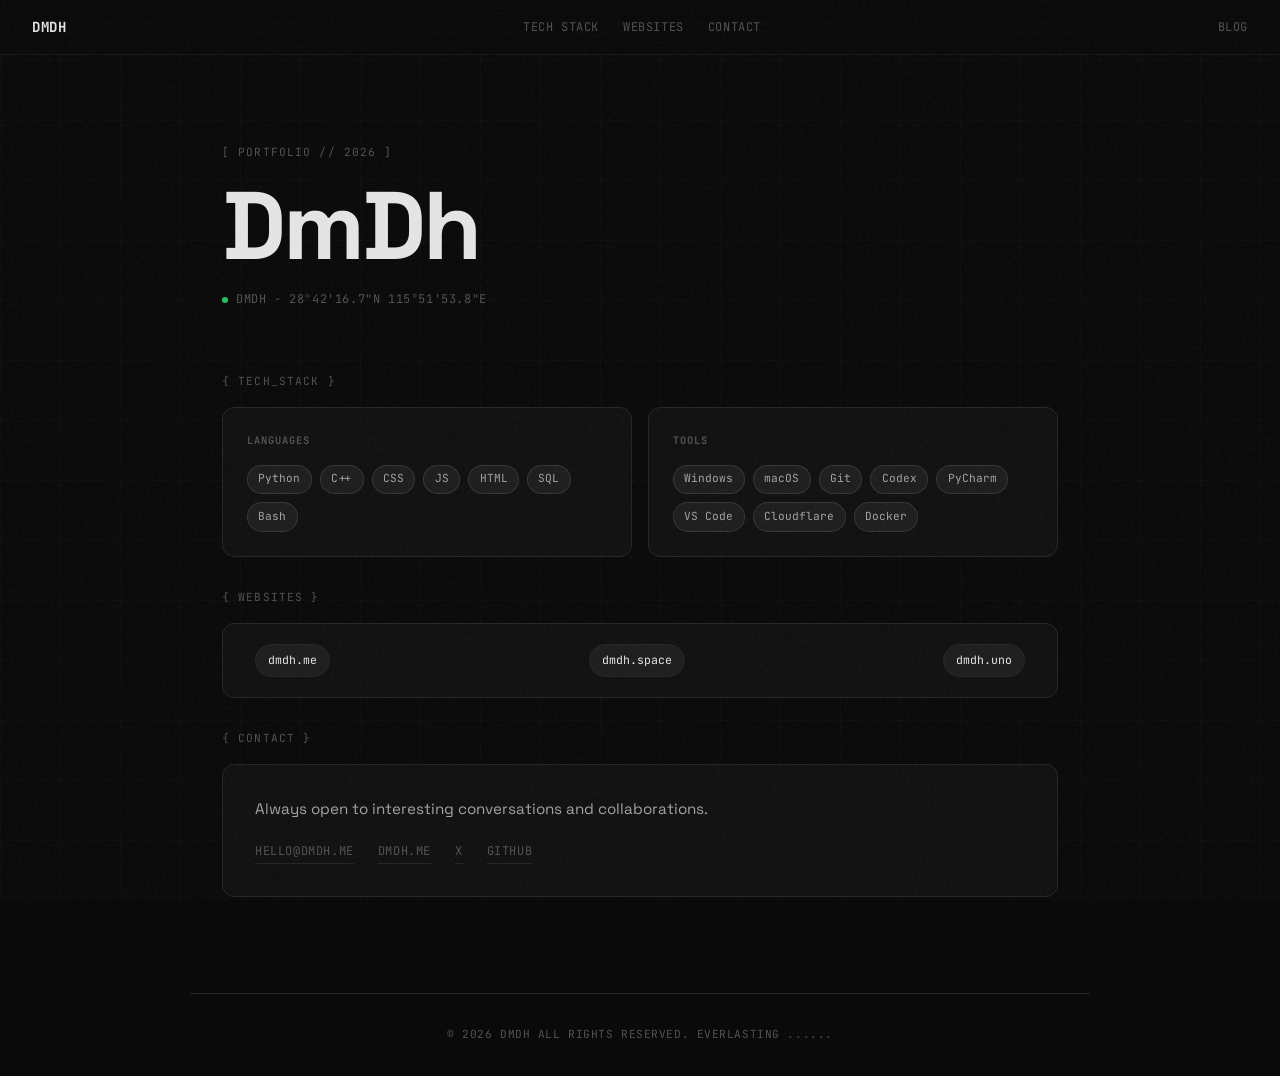
==== index.html @ b1acf91a "Add files via upload" ====
<!DOCTYPE html>
<html lang="en" translate="no" class="notranslate">
<head>
    <meta charset="UTF-8">
    <meta name="viewport" content="width=device-width, initial-scale=1.0">
    <meta name="google" content="notranslate">
    <title>DmDh's Space</title>
    <meta name="description" content="DmDh's personal space — projects, technology, experiments and digital creations.">

    <!-- Open Graph -->
    <meta property="og:type" content="website">
    <meta property="og:title" content="DmDh's Space">
    <meta property="og:description" content="DmDh's personal space — projects, technology, experiments and digital creations.">

    <!-- Social -->
    <meta property="twitter:card" content="summary_large_image">
    <meta property="twitter:title" content="DmDh's Space">
    <meta property="twitter:description" content="DmDh's personal space — projects, technology, experiments and digital creations.">

    <link rel="icon" type="image/png" href="1.png">
    <link rel="preconnect" href="https://fonts.googleapis.com">
    <link rel="preconnect" href="https://fonts.gstatic.com" crossorigin>
    <link href="https://fonts.googleapis.com/css2?family=Space+Grotesk:wght@400;500;700&family=JetBrains+Mono:wght@300;400;500&display=swap" rel="stylesheet">
    <link rel="stylesheet" href="styles.css">
</head>
<body translate="no">
    <div class="noise-overlay"></div>

    <nav>
        <div class="nav-logo">DmDh</div>
        <div class="nav-links">
            <a href="#techstack">Tech Stack</a>
            <a href="#websites">Websites</a>
            <a href="#contact">Contact</a>
        </div>
        <div class="nav-social">
            <a href="https://dmdh.me" target="_blank" rel="noopener noreferrer">BLOG</a>
        </div>
    </nav>

    <main>
        <section class="hero">
            <div class="annotation">[ PORTFOLIO // 2026 ]</div>
            <h1 class="hero-name">
                <span style="animation-delay: 0s">D</span><span style="animation-delay: 0.03s">m</span><span style="animation-delay: 0.06s">D</span><span style="animation-delay: 0.09s">h</span>
            </h1>
            <p class="hero-meta">
                <span class="status-dot"></span>
                DmDh - 28°42'16.7"N 115°51'53.8"E
            </p>
        </section>

        <section id="techstack" class="tech-stack">
            <div class="annotation">{ TECH_STACK }</div>
            <div class="stack-grid">
                <div class="stack-card">
                    <h3>LANGUAGES</h3>
                    <div class="pills">
                        <span class="pill">Python</span>
                        <span class="pill">C++</span>
                        <span class="pill">CSS</span>
                        <span class="pill">JS</span>
                        <span class="pill">HTML</span>
                        <span class="pill">SQL</span>
                        <span class="pill">Bash</span>
                    </div>
                </div>
                <div class="stack-card">
                    <h3>TOOLS</h3>
                    <div class="pills">
                        <span class="pill">Windows</span>
                        <span class="pill">macOS</span>
                        <span class="pill">Git</span>
                        <span class="pill">Codex</span>
                        <span class="pill">PyCharm</span>
                        <span class="pill">VS Code</span>
                        <span class="pill">Cloudflare</span>
                        <span class="pill">Docker</span>
                    </div>
                </div>
            </div>
        </section>

        <div class="annotation" id="websites">{ WEBSITES }</div>
        <section class="card sites-card">
            <div class="sites-list">
                <a href="https://dmdh.me" target="_blank" rel="noopener noreferrer">dmdh.me</a>
                <a href="https://dmdh.space" target="_blank" rel="noopener noreferrer">dmdh.space</a>
                <a href="https://dmdh.uno" target="_blank" rel="noopener noreferrer">dmdh.uno</a>
            </div>
        </section>

        <div class="annotation">{ CONTACT }</div>
        <section id="contact" class="card">
            <p class="contact-text">Always open to interesting conversations and collaborations.</p>
            <div class="contact-links">
                <a href="mailto:hello@dmdh.me">hello@dmdh.me</a>
                <a href="https://dmdh.me" target="_blank" rel="noopener noreferrer">dmdh.me</a>
                <a href="https://x.com/dmdh1145" target="_blank" rel="noopener noreferrer">X</a>
                <a href="https://github.com/dmdh1145" target="_blank" rel="noopener noreferrer">GitHub</a>
            </div>
        </section>
    </main>

    <footer>
        <span class="footer-copy">&copy; 2026 DmDh ALL RIGHTS RESERVED. EVERLASTING ......</span>
    </footer>

    <script src="script.js"></script>
</body>
</html>
---- styles.css ----
/* ==================== */
/* Reset & Variables */
/* ==================== */

* {
    margin: 0;
    padding: 0;
    box-sizing: border-box;
}

:root {
    --bg: #0a0a0a;
    --bg-card: #111111;
    --bg-card-hover: #161616;
    --text: #e5e5e5;
    --text-secondary: #a3a3a3;
    --text-muted: #525252;
    --border: #262626;
    --accent: #e5e5e5;
    --accent-dim: rgba(229, 229, 229, 0.05);
    --tag-bg: rgba(229, 229, 229, 0.08);
    --pill-bg: rgba(229, 229, 229, 0.06);
    --pill-border: rgba(229, 229, 229, 0.12);
    --green: #22c55e;
}

html {
    scroll-behavior: smooth;
}

body {
    font-family: 'Space Grotesk', -apple-system, BlinkMacSystemFont, sans-serif;
    font-size: 15px;
    line-height: 1.6;
    color: var(--text);
    background: var(--bg);
    overflow-x: hidden;
    -webkit-font-smoothing: antialiased;
    position: relative;
}

/* ==================== */
/* Noise Overlay */
/* ==================== */

.noise-overlay {
    position: fixed;
    top: 0;
    left: 0;
    width: 100%;
    height: 100%;
    pointer-events: none;
    z-index: 100;
    opacity: 0.03;
    background-image: url("data:image/svg+xml,%3Csvg viewBox='0 0 256 256' xmlns='http://www.w3.org/2000/svg'%3E%3Cfilter id='noise'%3E%3CfeTurbulence type='fractalNoise' baseFrequency='0.9' numOctaves='4' stitchTiles='stitch'/%3E%3C/filter%3E%3Crect width='100%25' height='100%25' filter='url(%23noise)'/%3E%3C/svg%3E");
    background-repeat: repeat;
}

/* Grid background */
body::before {
    content: '';
    position: fixed;
    top: 0;
    left: 0;
    width: 100%;
    height: 100%;
    background-image:
        linear-gradient(rgba(255,255,255,0.02) 1px, transparent 1px),
        linear-gradient(90deg, rgba(255,255,255,0.02) 1px, transparent 1px);
    background-size: 60px 60px;
    pointer-events: none;
    z-index: 0;
}

/* ==================== */
/* Navigation */
/* ==================== */

nav {
    position: fixed;
    top: 0;
    left: 0;
    right: 0;
    z-index: 50;
    display: flex;
    align-items: center;
    justify-content: space-between;
    padding: 1rem 2rem;
    background: rgba(10, 10, 10, 0.8);
    backdrop-filter: blur(12px);
    border-bottom: 1px solid var(--border);
    font-family: 'JetBrains Mono', monospace;
    font-size: 0.75rem;
    text-transform: uppercase;
    letter-spacing: 0.05em;
}

.nav-logo {
    font-weight: 700;
    font-size: 0.875rem;
    color: var(--text);
}

.nav-links, .nav-social {
    display: flex;
    gap: 1.5rem;
}

nav a {
    color: var(--text-muted);
    text-decoration: none;
    transition: color 0.2s;
}

nav a:hover {
    color: var(--text);
}

/* ==================== */
/* Main Container */
/* ==================== */

main {
    max-width: 900px;
    margin: 0 auto;
    padding: 7rem 2rem 4rem;
    position: relative;
    z-index: 1;
}

/* ==================== */
/* Annotations */
/* ==================== */

.annotation {
    font-family: 'JetBrains Mono', monospace;
    font-size: 0.7rem;
    color: var(--text-muted);
    letter-spacing: 0.1em;
    text-transform: uppercase;
    margin-bottom: 1rem;
}

/* ==================== */
/* Hero */
/* ==================== */

.hero {
    margin-bottom: 4rem;
    padding-top: 2rem;
}

.hero-name {
    font-size: clamp(3rem, 12vw, 6rem);
    font-weight: 700;
    line-height: 1;
    letter-spacing: -0.03em;
    margin-bottom: 1rem;
    color: var(--text);
}

.hero-name span {
    display: inline-block;
    animation: fadeInChar 0.5s ease forwards;
    opacity: 0;
    transform: translateY(20px);
}

.hero-space {
    width: 0.3em;
    display: inline-block;
}

@keyframes fadeInChar {
    to {
        opacity: 1;
        transform: translateY(0);
    }
}

.hero-meta {
    font-family: 'JetBrains Mono', monospace;
    font-size: 0.75rem;
    color: var(--text-muted);
    letter-spacing: 0.05em;
    text-transform: uppercase;
    display: flex;
    align-items: center;
    gap: 0.5rem;
}

.status-dot {
    width: 6px;
    height: 6px;
    border-radius: 50%;
    background: var(--green);
    animation: pulse 2s ease-in-out infinite;
}

@keyframes pulse {
    0%, 100% { opacity: 1; }
    50% { opacity: 0.3; }
}

/* ==================== */
/* Cards */
/* ==================== */

.card {
    background: var(--bg-card);
    border: 1px solid var(--border);
    border-radius: 12px;
    padding: 2rem;
    margin-bottom: 2rem;
    transition: border-color 0.3s;
}

.card:hover {
    border-color: rgba(229, 229, 229, 0.15);
}

.card-label {
    font-family: 'JetBrains Mono', monospace;
    font-size: 0.7rem;
    color: var(--text-muted);
    letter-spacing: 0.1em;
    text-transform: uppercase;
    margin-bottom: 1.5rem;
}

/* ==================== */
/* Profile Section */
/* ==================== */

.profile-grid {
    display: flex;
    flex-direction: column;
    gap: 1.25rem;
}

.profile-entry {
    display: flex;
    align-items: baseline;
    gap: 1rem;
}

.tag {
    font-family: 'JetBrains Mono', monospace;
    font-size: 0.65rem;
    font-weight: 500;
    color: var(--text-secondary);
    background: var(--tag-bg);
    padding: 0.2rem 0.5rem;
    border-radius: 4px;
    letter-spacing: 0.05em;
    text-transform: uppercase;
    white-space: nowrap;
    min-width: 70px;
    text-align: center;
}

.profile-entry p {
    color: var(--text-secondary);
    font-size: 0.9rem;
    line-height: 1.5;
}

/* ==================== */
/* Stats */
/* ==================== */

.stats-row {
    display: flex;
    gap: 3rem;
    margin-bottom: 2rem;
    padding-bottom: 1.5rem;
    border-bottom: 1px solid var(--border);
}

.stat-value {
    font-size: 2.5rem;
    font-weight: 700;
    color: var(--text);
    letter-spacing: -0.02em;
    font-variant-numeric: tabular-nums;
}

.stat-label {
    font-family: 'JetBrains Mono', monospace;
    font-size: 0.65rem;
    color: var(--text-muted);
    text-transform: uppercase;
    letter-spacing: 0.05em;
    margin-top: 0.25rem;
}

/* ==================== */
/* Projects List */
/* ==================== */

.projects-list {
    display: flex;
    flex-direction: column;
}

.project-row {
    display: flex;
    align-items: center;
    padding: 0.75rem 0;
    border-bottom: 1px solid var(--border);
    text-decoration: none;
    color: var(--text);
    transition: background 0.2s;
    margin: 0 -2rem;
    padding-left: 2rem;
    padding-right: 2rem;
}

.project-row:last-child {
    border-bottom: none;
}

.project-row:hover {
    background: var(--accent-dim);
}

.project-name {
    font-weight: 500;
    font-size: 0.875rem;
    min-width: 160px;
    text-transform: uppercase;
    letter-spacing: 0.02em;
}

.project-desc {
    color: var(--text-muted);
    font-size: 0.8rem;
    flex: 1;
}

.project-stat {
    font-family: 'JetBrains Mono', monospace;
    font-size: 0.7rem;
    color: var(--text-secondary);
    text-align: right;
    min-width: 100px;
}

/* ==================== */
/* Timeline */
/* ==================== */

.timeline {
    position: relative;
    padding-left: 2rem;
}

.timeline::before {
    content: '';
    position: absolute;
    left: 5px;
    top: 12px;
    bottom: 12px;
    width: 1px;
    background: var(--border);
}

.timeline-entry {
    position: relative;
    margin-bottom: 2rem;
}

.timeline-entry:last-child {
    margin-bottom: 0;
}

.timeline-dot {
    position: absolute;
    left: -2rem;
    top: 8px;
    width: 11px;
    height: 11px;
    border-radius: 50%;
    background: var(--bg-card);
    border: 2px solid var(--text-muted);
    z-index: 1;
}

.timeline-entry.active .timeline-dot {
    border-color: var(--green);
    background: var(--green);
    box-shadow: 0 0 8px rgba(34, 197, 94, 0.4);
    animation: pulse 2s ease-in-out infinite;
}

.timeline-header {
    display: flex;
    justify-content: space-between;
    align-items: baseline;
    margin-bottom: 0.25rem;
}

.timeline-header h3 {
    font-size: 1rem;
    font-weight: 600;
    color: var(--text);
    text-transform: uppercase;
    letter-spacing: 0.02em;
}

.timeline-date {
    font-family: 'JetBrains Mono', monospace;
    font-size: 0.65rem;
    color: var(--text-muted);
    text-transform: uppercase;
    letter-spacing: 0.05em;
}

.timeline-role {
    font-family: 'JetBrains Mono', monospace;
    font-size: 0.7rem;
    color: var(--text-secondary);
    text-transform: uppercase;
    letter-spacing: 0.05em;
    display: block;
    margin-bottom: 0.5rem;
}

.timeline-content p {
    color: var(--text-muted);
    font-size: 0.85rem;
    line-height: 1.6;
}

/* ==================== */
/* Tech Stack */
/* ==================== */

.tech-stack {
    margin-bottom: 2rem;
}

.sites-card {
    margin-bottom: 2rem;
    padding-top: 1.25rem;
    padding-bottom: 1.25rem;
}

.sites-list {
    display: flex;
    align-items: center;
    justify-content: space-between;
    gap: 1rem;
    flex-wrap: wrap;
}

.sites-list a {
    font-family: 'JetBrains Mono', monospace;
    font-size: 0.72rem;
    color: var(--text);
    text-decoration: none;
    padding: 0.42rem 0.75rem;
    border: 1px solid var(--border);
    border-radius: 18px;
    background: var(--pill-bg);
    transition: all 0.2s;
}

.sites-list a:hover {
    background: rgba(229, 229, 229, 0.1);
    border-color: rgba(229, 229, 229, 0.2);
}

.stack-grid {
    display: grid;
    grid-template-columns: repeat(2, minmax(0, 1fr));
    gap: 1rem;
}

.stack-card {
    background: var(--bg-card);
    border: 1px solid var(--border);
    border-radius: 12px;
    padding: 1.5rem;
}

.stack-card h3 {
    font-family: 'JetBrains Mono', monospace;
    font-size: 0.65rem;
    color: var(--text-muted);
    text-transform: uppercase;
    letter-spacing: 0.1em;
    margin-bottom: 1rem;
}

.pills {
    display: flex;
    flex-wrap: wrap;
    gap: 0.5rem;
}

.pill {
    font-family: 'JetBrains Mono', monospace;
    font-size: 0.7rem;
    color: var(--text-secondary);
    background: var(--pill-bg);
    border: 1px solid var(--pill-border);
    padding: 0.3rem 0.65rem;
    border-radius: 20px;
    transition: all 0.2s;
}

.pill:hover {
    background: rgba(229, 229, 229, 0.1);
    border-color: rgba(229, 229, 229, 0.2);
    color: var(--text);
}

/* ==================== */
/* Contact */
/* ==================== */

.contact-text {
    color: var(--text-secondary);
    font-size: 0.95rem;
    margin-bottom: 1.25rem;
}

.contact-links {
    display: flex;
    gap: 1.5rem;
}

.contact-links a {
    font-family: 'JetBrains Mono', monospace;
    font-size: 0.75rem;
    color: var(--text-muted);
    text-decoration: none;
    text-transform: uppercase;
    letter-spacing: 0.05em;
    border-bottom: 1px solid var(--border);
    padding-bottom: 2px;
    transition: all 0.2s;
}

.contact-links a:hover {
    color: var(--text);
    border-bottom-color: var(--text);
}

/* ==================== */
/* Footer */
/* ==================== */

footer {
    max-width: 900px;
    margin: 0 auto;
    padding: 2rem;
    display: flex;
    justify-content: center;
    align-items: center;
    border-top: 1px solid var(--border);
    font-family: 'JetBrains Mono', monospace;
    font-size: 0.7rem;
    color: var(--text-muted);
    text-transform: uppercase;
    letter-spacing: 0.05em;
    position: relative;
    z-index: 1;
}

.footer-name {
    font-weight: 500;
    color: var(--text-secondary);
}

.footer-copy {
    text-align: center;
}

/* ==================== */
/* Animations */
/* ==================== */

.card, .stack-card, .tech-stack {
    opacity: 0;
    transform: translateY(20px);
    animation: fadeInUp 0.6s ease forwards;
}

@keyframes fadeInUp {
    to {
        opacity: 1;
        transform: translateY(0);
    }
}

.card:nth-child(2) { animation-delay: 0.1s; }
.card:nth-child(3) { animation-delay: 0.2s; }
.card:nth-child(4) { animation-delay: 0.3s; }
.card:nth-child(5) { animation-delay: 0.4s; }
.tech-stack { animation-delay: 0.5s; }

/* ==================== */
/* Responsive - Tablet */
/* ==================== */

@media (max-width: 768px) {
    nav {
        padding: 0.75rem 1.25rem;
    }

    .nav-social {
        display: none;
    }

    main {
        padding: 6rem 1.25rem 3rem;
    }

    .hero-name {
        font-size: clamp(2.5rem, 10vw, 4rem);
    }

    .stats-row {
        gap: 2rem;
    }

    .stat-value {
        font-size: 2rem;
    }

    .stack-grid {
        grid-template-columns: 1fr;
    }

    .sites-list {
        justify-content: flex-start;
        gap: 0.65rem;
    }

    .project-row {
        flex-wrap: wrap;
        gap: 0.25rem;
    }

    .project-name {
        min-width: auto;
        width: 100%;
    }

    .project-desc {
        width: 100%;
    }

    .project-stat {
        min-width: auto;
        text-align: left;
    }

    .profile-entry {
        flex-direction: column;
        gap: 0.25rem;
    }

    .tag {
        align-self: flex-start;
    }

    .timeline-header {
        flex-direction: column;
        gap: 0.25rem;
    }

    .contact-links {
        flex-wrap: wrap;
    }
}

@media (max-width: 480px) {
    .nav-links {
        display: none;
    }

    main {
        padding: 5rem 1rem 2rem;
    }

    .hero-name {
        font-size: 2.5rem;
    }

    .card {
        padding: 1.5rem;
    }

    .stats-row {
        flex-direction: column;
        gap: 1.5rem;
    }
}

/* ==================== */
/* Accessibility */
/* ==================== */

@media (prefers-reduced-motion: reduce) {
    *, *::before, *::after {
        animation-duration: 0.01ms !important;
        animation-iteration-count: 1 !important;
        transition-duration: 0.01ms !important;
    }
}

a:focus-visible {
    outline: 2px solid var(--text);
    outline-offset: 4px;
}

::selection {
    background: rgba(229, 229, 229, 0.2);
    color: var(--text);
}
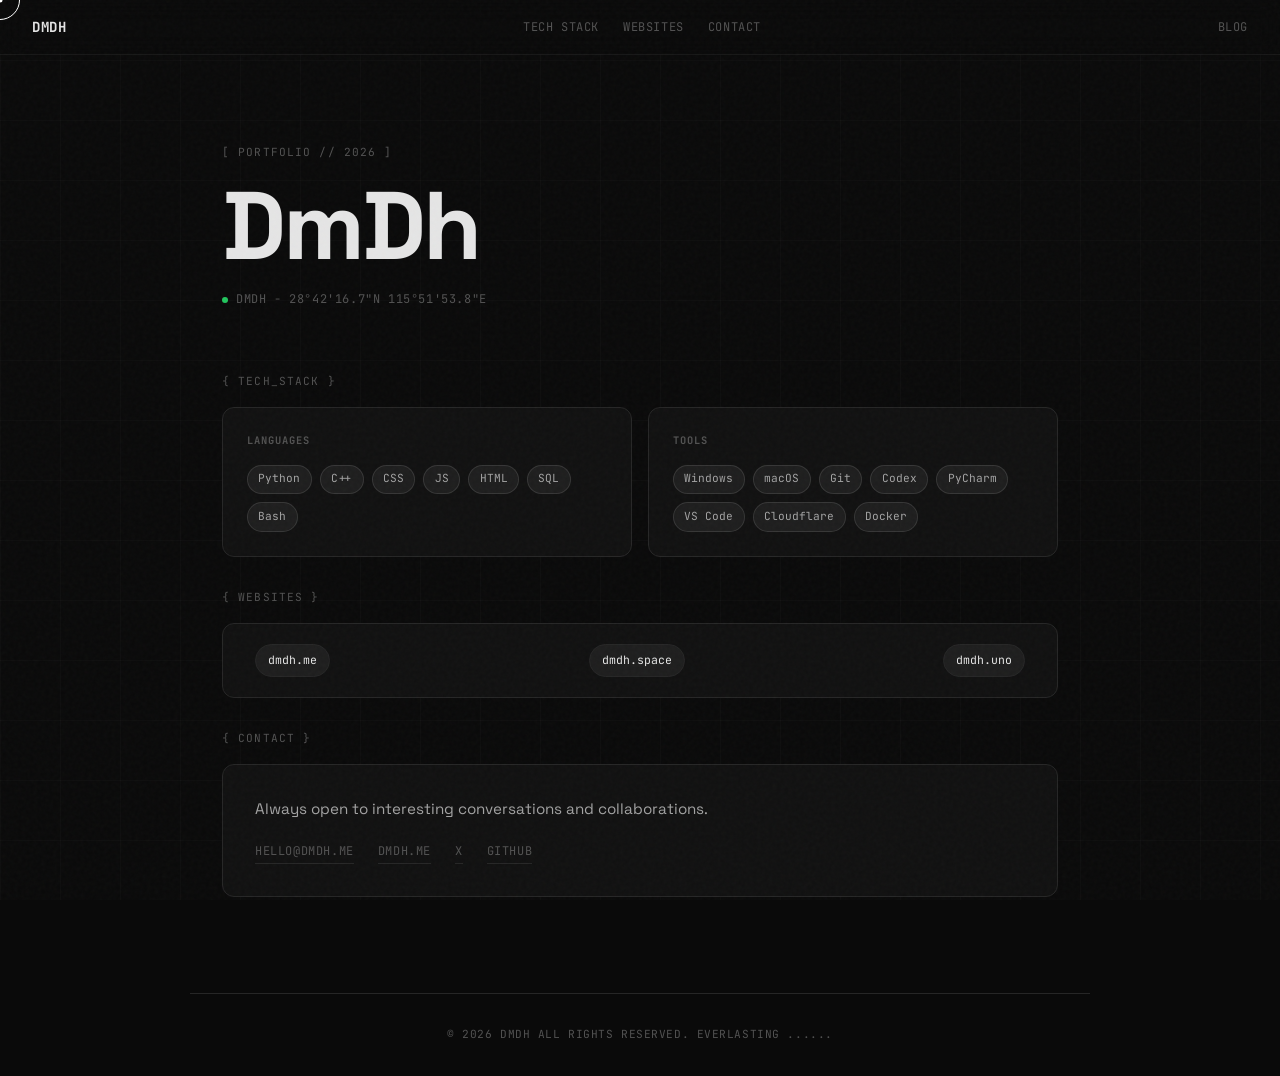
==== commit 17e7cd06: "Add files via upload" ====
--- a/index.html
+++ b/index.html
@@ -17,14 +17,18 @@
     <meta property="twitter:title" content="DmDh's Space">
     <meta property="twitter:description" content="DmDh's personal space — projects, technology, experiments and digital creations.">
 
-    <link rel="icon" type="image/png" href="1.png">
+    <link rel="icon" type="image/png" href="favicon.png">
     <link rel="preconnect" href="https://fonts.googleapis.com">
     <link rel="preconnect" href="https://fonts.gstatic.com" crossorigin>
-    <link href="https://fonts.googleapis.com/css2?family=Space+Grotesk:wght@400;500;700&family=JetBrains+Mono:wght@300;400;500&display=swap" rel="stylesheet">
+    <link href="https://fonts.googleapis.com/css2?family=Space+Grotesk:wght@400;500;700&family=JetBrains+Mono:wght@300;400;500&display=swap" rel="stylesheet" crossorigin>
+    <link rel="preload" href="styles.css" as="style">
     <link rel="stylesheet" href="styles.css">
 </head>
 <body translate="no">
     <div class="noise-overlay"></div>
+
+    <div class="cursor-dot"></div>
+    <div class="cursor-ring"></div>
 
     <nav>
         <div class="nav-logo">DmDh</div>
--- a/styles.css
+++ b/styles.css
@@ -218,220 +218,6 @@
 .card:hover {
     border-color: rgba(229, 229, 229, 0.15);
 }
-
-.card-label {
-    font-family: 'JetBrains Mono', monospace;
-    font-size: 0.7rem;
-    color: var(--text-muted);
-    letter-spacing: 0.1em;
-    text-transform: uppercase;
-    margin-bottom: 1.5rem;
-}
-
-/* ==================== */
-/* Profile Section */
-/* ==================== */
-
-.profile-grid {
-    display: flex;
-    flex-direction: column;
-    gap: 1.25rem;
-}
-
-.profile-entry {
-    display: flex;
-    align-items: baseline;
-    gap: 1rem;
-}
-
-.tag {
-    font-family: 'JetBrains Mono', monospace;
-    font-size: 0.65rem;
-    font-weight: 500;
-    color: var(--text-secondary);
-    background: var(--tag-bg);
-    padding: 0.2rem 0.5rem;
-    border-radius: 4px;
-    letter-spacing: 0.05em;
-    text-transform: uppercase;
-    white-space: nowrap;
-    min-width: 70px;
-    text-align: center;
-}
-
-.profile-entry p {
-    color: var(--text-secondary);
-    font-size: 0.9rem;
-    line-height: 1.5;
-}
-
-/* ==================== */
-/* Stats */
-/* ==================== */
-
-.stats-row {
-    display: flex;
-    gap: 3rem;
-    margin-bottom: 2rem;
-    padding-bottom: 1.5rem;
-    border-bottom: 1px solid var(--border);
-}
-
-.stat-value {
-    font-size: 2.5rem;
-    font-weight: 700;
-    color: var(--text);
-    letter-spacing: -0.02em;
-    font-variant-numeric: tabular-nums;
-}
-
-.stat-label {
-    font-family: 'JetBrains Mono', monospace;
-    font-size: 0.65rem;
-    color: var(--text-muted);
-    text-transform: uppercase;
-    letter-spacing: 0.05em;
-    margin-top: 0.25rem;
-}
-
-/* ==================== */
-/* Projects List */
-/* ==================== */
-
-.projects-list {
-    display: flex;
-    flex-direction: column;
-}
-
-.project-row {
-    display: flex;
-    align-items: center;
-    padding: 0.75rem 0;
-    border-bottom: 1px solid var(--border);
-    text-decoration: none;
-    color: var(--text);
-    transition: background 0.2s;
-    margin: 0 -2rem;
-    padding-left: 2rem;
-    padding-right: 2rem;
-}
-
-.project-row:last-child {
-    border-bottom: none;
-}
-
-.project-row:hover {
-    background: var(--accent-dim);
-}
-
-.project-name {
-    font-weight: 500;
-    font-size: 0.875rem;
-    min-width: 160px;
-    text-transform: uppercase;
-    letter-spacing: 0.02em;
-}
-
-.project-desc {
-    color: var(--text-muted);
-    font-size: 0.8rem;
-    flex: 1;
-}
-
-.project-stat {
-    font-family: 'JetBrains Mono', monospace;
-    font-size: 0.7rem;
-    color: var(--text-secondary);
-    text-align: right;
-    min-width: 100px;
-}
-
-/* ==================== */
-/* Timeline */
-/* ==================== */
-
-.timeline {
-    position: relative;
-    padding-left: 2rem;
-}
-
-.timeline::before {
-    content: '';
-    position: absolute;
-    left: 5px;
-    top: 12px;
-    bottom: 12px;
-    width: 1px;
-    background: var(--border);
-}
-
-.timeline-entry {
-    position: relative;
-    margin-bottom: 2rem;
-}
-
-.timeline-entry:last-child {
-    margin-bottom: 0;
-}
-
-.timeline-dot {
-    position: absolute;
-    left: -2rem;
-    top: 8px;
-    width: 11px;
-    height: 11px;
-    border-radius: 50%;
-    background: var(--bg-card);
-    border: 2px solid var(--text-muted);
-    z-index: 1;
-}
-
-.timeline-entry.active .timeline-dot {
-    border-color: var(--green);
-    background: var(--green);
-    box-shadow: 0 0 8px rgba(34, 197, 94, 0.4);
-    animation: pulse 2s ease-in-out infinite;
-}
-
-.timeline-header {
-    display: flex;
-    justify-content: space-between;
-    align-items: baseline;
-    margin-bottom: 0.25rem;
-}
-
-.timeline-header h3 {
-    font-size: 1rem;
-    font-weight: 600;
-    color: var(--text);
-    text-transform: uppercase;
-    letter-spacing: 0.02em;
-}
-
-.timeline-date {
-    font-family: 'JetBrains Mono', monospace;
-    font-size: 0.65rem;
-    color: var(--text-muted);
-    text-transform: uppercase;
-    letter-spacing: 0.05em;
-}
-
-.timeline-role {
-    font-family: 'JetBrains Mono', monospace;
-    font-size: 0.7rem;
-    color: var(--text-secondary);
-    text-transform: uppercase;
-    letter-spacing: 0.05em;
-    display: block;
-    margin-bottom: 0.5rem;
-}
-
-.timeline-content p {
-    color: var(--text-muted);
-    font-size: 0.85rem;
-    line-height: 1.6;
-}
-
 /* ==================== */
 /* Tech Stack */
 /* ==================== */
@@ -569,13 +355,46 @@
     z-index: 1;
 }
 
-.footer-name {
-    font-weight: 500;
-    color: var(--text-secondary);
-}
-
 .footer-copy {
     text-align: center;
+}
+
+/* ==================== */
+/* Custom Cursor */
+/* ==================== */
+
+body {
+    cursor: none;
+}
+
+.cursor-dot,
+.cursor-ring {
+    position: fixed;
+    pointer-events: none;
+    z-index: 9999;
+    display: none;
+}
+
+.cursor-dot {
+    width: 5px;
+    height: 5px;
+    background: #fff;
+    border-radius: 50%;
+}
+
+.cursor-ring {
+    width: 40px;
+    height: 40px;
+    border: 1.5px solid #fff;
+    border-radius: 50%;
+    background: transparent;
+}
+
+@media (hover: hover) and (pointer: fine) {
+    .cursor-dot,
+    .cursor-ring {
+        display: block;
+    }
 }
 
 /* ==================== */
@@ -622,14 +441,6 @@
         font-size: clamp(2.5rem, 10vw, 4rem);
     }
 
-    .stats-row {
-        gap: 2rem;
-    }
-
-    .stat-value {
-        font-size: 2rem;
-    }
-
     .stack-grid {
         grid-template-columns: 1fr;
     }
@@ -639,39 +450,6 @@
         gap: 0.65rem;
     }
 
-    .project-row {
-        flex-wrap: wrap;
-        gap: 0.25rem;
-    }
-
-    .project-name {
-        min-width: auto;
-        width: 100%;
-    }
-
-    .project-desc {
-        width: 100%;
-    }
-
-    .project-stat {
-        min-width: auto;
-        text-align: left;
-    }
-
-    .profile-entry {
-        flex-direction: column;
-        gap: 0.25rem;
-    }
-
-    .tag {
-        align-self: flex-start;
-    }
-
-    .timeline-header {
-        flex-direction: column;
-        gap: 0.25rem;
-    }
-
     .contact-links {
         flex-wrap: wrap;
     }
@@ -692,11 +470,6 @@
 
     .card {
         padding: 1.5rem;
-    }
-
-    .stats-row {
-        flex-direction: column;
-        gap: 1.5rem;
     }
 }
 
--- a/styles.css
+++ b/styles.css
@@ -218,220 +218,6 @@
 .card:hover {
     border-color: rgba(229, 229, 229, 0.15);
 }
-
-.card-label {
-    font-family: 'JetBrains Mono', monospace;
-    font-size: 0.7rem;
-    color: var(--text-muted);
-    letter-spacing: 0.1em;
-    text-transform: uppercase;
-    margin-bottom: 1.5rem;
-}
-
-/* ==================== */
-/* Profile Section */
-/* ==================== */
-
-.profile-grid {
-    display: flex;
-    flex-direction: column;
-    gap: 1.25rem;
-}
-
-.profile-entry {
-    display: flex;
-    align-items: baseline;
-    gap: 1rem;
-}
-
-.tag {
-    font-family: 'JetBrains Mono', monospace;
-    font-size: 0.65rem;
-    font-weight: 500;
-    color: var(--text-secondary);
-    background: var(--tag-bg);
-    padding: 0.2rem 0.5rem;
-    border-radius: 4px;
-    letter-spacing: 0.05em;
-    text-transform: uppercase;
-    white-space: nowrap;
-    min-width: 70px;
-    text-align: center;
-}
-
-.profile-entry p {
-    color: var(--text-secondary);
-    font-size: 0.9rem;
-    line-height: 1.5;
-}
-
-/* ==================== */
-/* Stats */
-/* ==================== */
-
-.stats-row {
-    display: flex;
-    gap: 3rem;
-    margin-bottom: 2rem;
-    padding-bottom: 1.5rem;
-    border-bottom: 1px solid var(--border);
-}
-
-.stat-value {
-    font-size: 2.5rem;
-    font-weight: 700;
-    color: var(--text);
-    letter-spacing: -0.02em;
-    font-variant-numeric: tabular-nums;
-}
-
-.stat-label {
-    font-family: 'JetBrains Mono', monospace;
-    font-size: 0.65rem;
-    color: var(--text-muted);
-    text-transform: uppercase;
-    letter-spacing: 0.05em;
-    margin-top: 0.25rem;
-}
-
-/* ==================== */
-/* Projects List */
-/* ==================== */
-
-.projects-list {
-    display: flex;
-    flex-direction: column;
-}
-
-.project-row {
-    display: flex;
-    align-items: center;
-    padding: 0.75rem 0;
-    border-bottom: 1px solid var(--border);
-    text-decoration: none;
-    color: var(--text);
-    transition: background 0.2s;
-    margin: 0 -2rem;
-    padding-left: 2rem;
-    padding-right: 2rem;
-}
-
-.project-row:last-child {
-    border-bottom: none;
-}
-
-.project-row:hover {
-    background: var(--accent-dim);
-}
-
-.project-name {
-    font-weight: 500;
-    font-size: 0.875rem;
-    min-width: 160px;
-    text-transform: uppercase;
-    letter-spacing: 0.02em;
-}
-
-.project-desc {
-    color: var(--text-muted);
-    font-size: 0.8rem;
-    flex: 1;
-}
-
-.project-stat {
-    font-family: 'JetBrains Mono', monospace;
-    font-size: 0.7rem;
-    color: var(--text-secondary);
-    text-align: right;
-    min-width: 100px;
-}
-
-/* ==================== */
-/* Timeline */
-/* ==================== */
-
-.timeline {
-    position: relative;
-    padding-left: 2rem;
-}
-
-.timeline::before {
-    content: '';
-    position: absolute;
-    left: 5px;
-    top: 12px;
-    bottom: 12px;
-    width: 1px;
-    background: var(--border);
-}
-
-.timeline-entry {
-    position: relative;
-    margin-bottom: 2rem;
-}
-
-.timeline-entry:last-child {
-    margin-bottom: 0;
-}
-
-.timeline-dot {
-    position: absolute;
-    left: -2rem;
-    top: 8px;
-    width: 11px;
-    height: 11px;
-    border-radius: 50%;
-    background: var(--bg-card);
-    border: 2px solid var(--text-muted);
-    z-index: 1;
-}
-
-.timeline-entry.active .timeline-dot {
-    border-color: var(--green);
-    background: var(--green);
-    box-shadow: 0 0 8px rgba(34, 197, 94, 0.4);
-    animation: pulse 2s ease-in-out infinite;
-}
-
-.timeline-header {
-    display: flex;
-    justify-content: space-between;
-    align-items: baseline;
-    margin-bottom: 0.25rem;
-}
-
-.timeline-header h3 {
-    font-size: 1rem;
-    font-weight: 600;
-    color: var(--text);
-    text-transform: uppercase;
-    letter-spacing: 0.02em;
-}
-
-.timeline-date {
-    font-family: 'JetBrains Mono', monospace;
-    font-size: 0.65rem;
-    color: var(--text-muted);
-    text-transform: uppercase;
-    letter-spacing: 0.05em;
-}
-
-.timeline-role {
-    font-family: 'JetBrains Mono', monospace;
-    font-size: 0.7rem;
-    color: var(--text-secondary);
-    text-transform: uppercase;
-    letter-spacing: 0.05em;
-    display: block;
-    margin-bottom: 0.5rem;
-}
-
-.timeline-content p {
-    color: var(--text-muted);
-    font-size: 0.85rem;
-    line-height: 1.6;
-}
-
 /* ==================== */
 /* Tech Stack */
 /* ==================== */
@@ -569,13 +355,46 @@
     z-index: 1;
 }
 
-.footer-name {
-    font-weight: 500;
-    color: var(--text-secondary);
-}
-
 .footer-copy {
     text-align: center;
+}
+
+/* ==================== */
+/* Custom Cursor */
+/* ==================== */
+
+body {
+    cursor: none;
+}
+
+.cursor-dot,
+.cursor-ring {
+    position: fixed;
+    pointer-events: none;
+    z-index: 9999;
+    display: none;
+}
+
+.cursor-dot {
+    width: 5px;
+    height: 5px;
+    background: #fff;
+    border-radius: 50%;
+}
+
+.cursor-ring {
+    width: 40px;
+    height: 40px;
+    border: 1.5px solid #fff;
+    border-radius: 50%;
+    background: transparent;
+}
+
+@media (hover: hover) and (pointer: fine) {
+    .cursor-dot,
+    .cursor-ring {
+        display: block;
+    }
 }
 
 /* ==================== */
@@ -622,14 +441,6 @@
         font-size: clamp(2.5rem, 10vw, 4rem);
     }
 
-    .stats-row {
-        gap: 2rem;
-    }
-
-    .stat-value {
-        font-size: 2rem;
-    }
-
     .stack-grid {
         grid-template-columns: 1fr;
     }
@@ -639,39 +450,6 @@
         gap: 0.65rem;
     }
 
-    .project-row {
-        flex-wrap: wrap;
-        gap: 0.25rem;
-    }
-
-    .project-name {
-        min-width: auto;
-        width: 100%;
-    }
-
-    .project-desc {
-        width: 100%;
-    }
-
-    .project-stat {
-        min-width: auto;
-        text-align: left;
-    }
-
-    .profile-entry {
-        flex-direction: column;
-        gap: 0.25rem;
-    }
-
-    .tag {
-        align-self: flex-start;
-    }
-
-    .timeline-header {
-        flex-direction: column;
-        gap: 0.25rem;
-    }
-
     .contact-links {
         flex-wrap: wrap;
     }
@@ -692,11 +470,6 @@
 
     .card {
         padding: 1.5rem;
-    }
-
-    .stats-row {
-        flex-direction: column;
-        gap: 1.5rem;
     }
 }
 
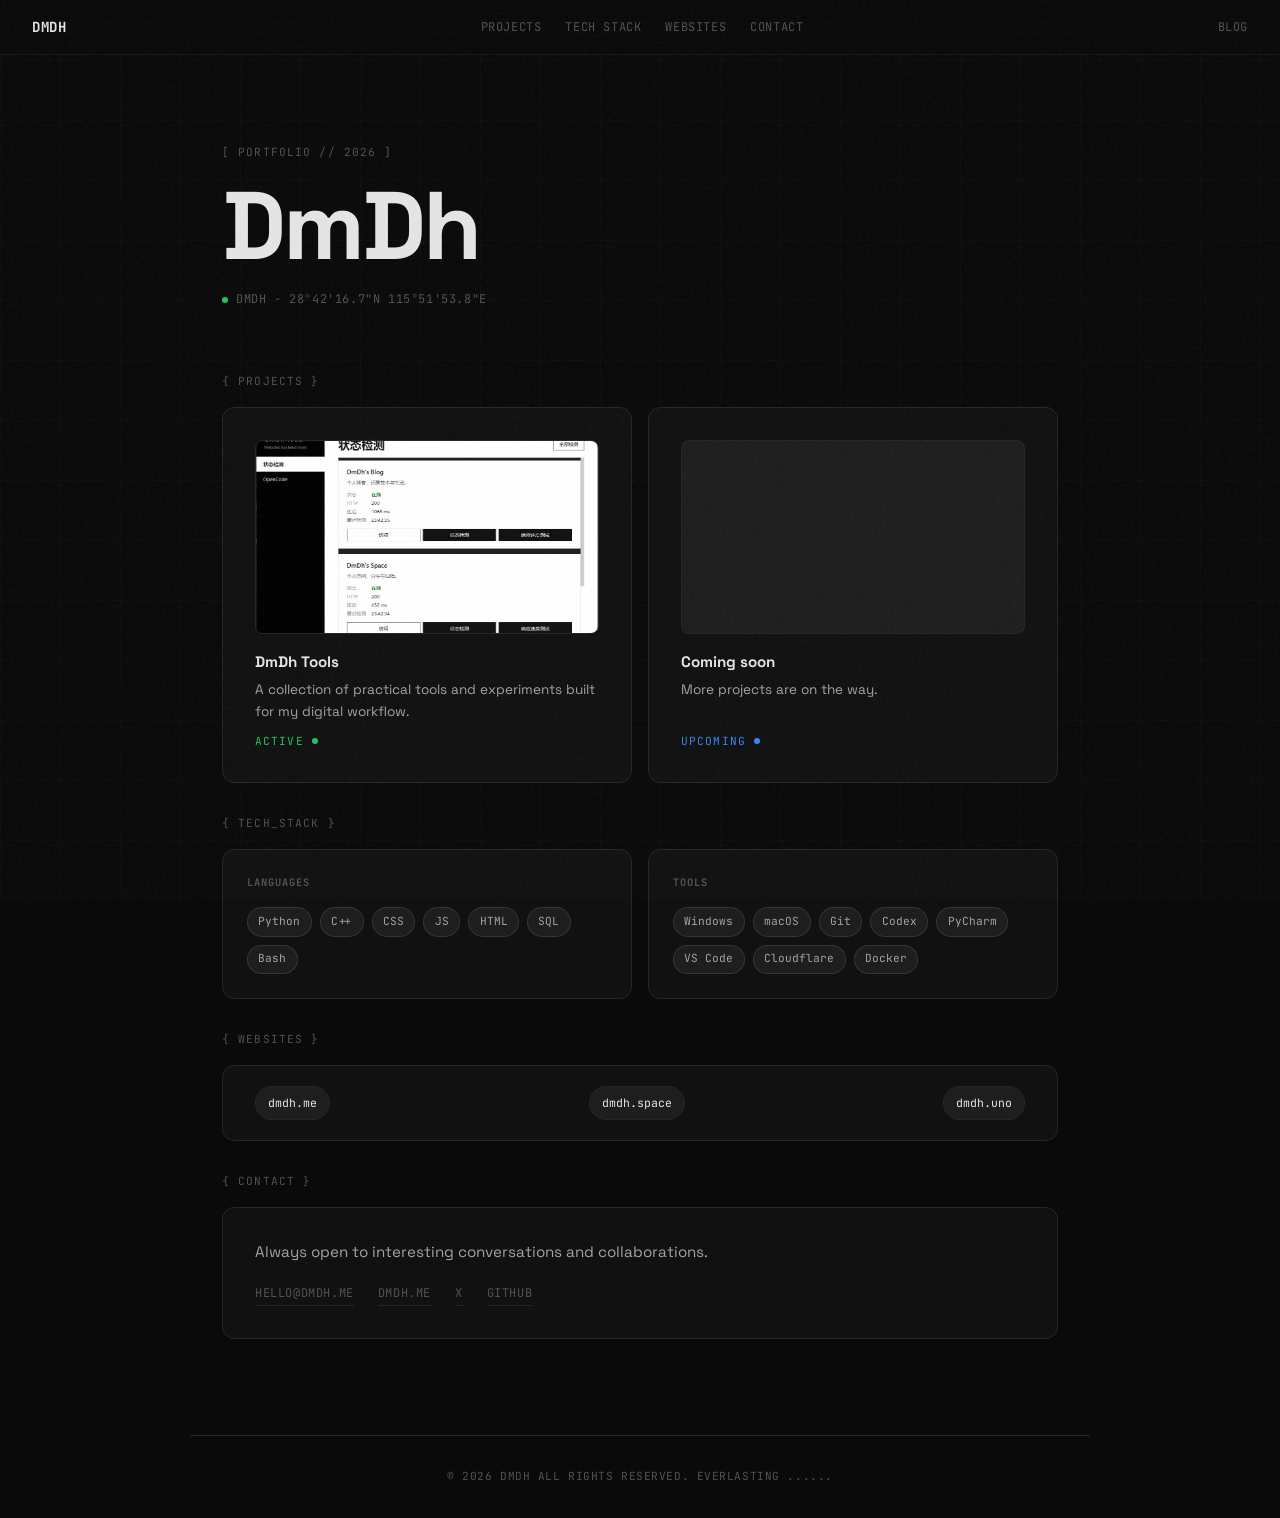
==== commit 20f9389e: "Add files via upload" ====
--- a/index.html
+++ b/index.html
@@ -1,115 +1,138 @@
-<!DOCTYPE html>
-<html lang="en" translate="no" class="notranslate">
-<head>
-    <meta charset="UTF-8">
-    <meta name="viewport" content="width=device-width, initial-scale=1.0">
-    <meta name="google" content="notranslate">
-    <title>DmDh's Space</title>
-    <meta name="description" content="DmDh's personal space — projects, technology, experiments and digital creations.">
-
-    <!-- Open Graph -->
-    <meta property="og:type" content="website">
-    <meta property="og:title" content="DmDh's Space">
-    <meta property="og:description" content="DmDh's personal space — projects, technology, experiments and digital creations.">
-
-    <!-- Social -->
-    <meta property="twitter:card" content="summary_large_image">
-    <meta property="twitter:title" content="DmDh's Space">
-    <meta property="twitter:description" content="DmDh's personal space — projects, technology, experiments and digital creations.">
-
-    <link rel="icon" type="image/png" href="favicon.png">
-    <link rel="preconnect" href="https://fonts.googleapis.com">
-    <link rel="preconnect" href="https://fonts.gstatic.com" crossorigin>
-    <link href="https://fonts.googleapis.com/css2?family=Space+Grotesk:wght@400;500;700&family=JetBrains+Mono:wght@300;400;500&display=swap" rel="stylesheet" crossorigin>
-    <link rel="preload" href="styles.css" as="style">
-    <link rel="stylesheet" href="styles.css">
-</head>
-<body translate="no">
-    <div class="noise-overlay"></div>
-
-    <div class="cursor-dot"></div>
-    <div class="cursor-ring"></div>
-
-    <nav>
-        <div class="nav-logo">DmDh</div>
-        <div class="nav-links">
-            <a href="#techstack">Tech Stack</a>
-            <a href="#websites">Websites</a>
-            <a href="#contact">Contact</a>
-        </div>
-        <div class="nav-social">
-            <a href="https://dmdh.me" target="_blank" rel="noopener noreferrer">BLOG</a>
-        </div>
-    </nav>
-
-    <main>
-        <section class="hero">
-            <div class="annotation">[ PORTFOLIO // 2026 ]</div>
-            <h1 class="hero-name">
-                <span style="animation-delay: 0s">D</span><span style="animation-delay: 0.03s">m</span><span style="animation-delay: 0.06s">D</span><span style="animation-delay: 0.09s">h</span>
-            </h1>
-            <p class="hero-meta">
-                <span class="status-dot"></span>
-                DmDh - 28°42'16.7"N 115°51'53.8"E
-            </p>
-        </section>
-
-        <section id="techstack" class="tech-stack">
-            <div class="annotation">{ TECH_STACK }</div>
-            <div class="stack-grid">
-                <div class="stack-card">
-                    <h3>LANGUAGES</h3>
-                    <div class="pills">
-                        <span class="pill">Python</span>
-                        <span class="pill">C++</span>
-                        <span class="pill">CSS</span>
-                        <span class="pill">JS</span>
-                        <span class="pill">HTML</span>
-                        <span class="pill">SQL</span>
-                        <span class="pill">Bash</span>
-                    </div>
-                </div>
-                <div class="stack-card">
-                    <h3>TOOLS</h3>
-                    <div class="pills">
-                        <span class="pill">Windows</span>
-                        <span class="pill">macOS</span>
-                        <span class="pill">Git</span>
-                        <span class="pill">Codex</span>
-                        <span class="pill">PyCharm</span>
-                        <span class="pill">VS Code</span>
-                        <span class="pill">Cloudflare</span>
-                        <span class="pill">Docker</span>
-                    </div>
-                </div>
-            </div>
-        </section>
-
-        <div class="annotation" id="websites">{ WEBSITES }</div>
-        <section class="card sites-card">
-            <div class="sites-list">
-                <a href="https://dmdh.me" target="_blank" rel="noopener noreferrer">dmdh.me</a>
-                <a href="https://dmdh.space" target="_blank" rel="noopener noreferrer">dmdh.space</a>
-                <a href="https://dmdh.uno" target="_blank" rel="noopener noreferrer">dmdh.uno</a>
-            </div>
-        </section>
-
-        <div class="annotation">{ CONTACT }</div>
-        <section id="contact" class="card">
-            <p class="contact-text">Always open to interesting conversations and collaborations.</p>
-            <div class="contact-links">
-                <a href="mailto:hello@dmdh.me">hello@dmdh.me</a>
-                <a href="https://dmdh.me" target="_blank" rel="noopener noreferrer">dmdh.me</a>
-                <a href="https://x.com/dmdh1145" target="_blank" rel="noopener noreferrer">X</a>
-                <a href="https://github.com/dmdh1145" target="_blank" rel="noopener noreferrer">GitHub</a>
-            </div>
-        </section>
-    </main>
-
-    <footer>
-        <span class="footer-copy">&copy; 2026 DmDh ALL RIGHTS RESERVED. EVERLASTING ......</span>
-    </footer>
-
-    <script src="script.js"></script>
-</body>
-</html>
+<!DOCTYPE html>
+<html lang="en" translate="no" class="notranslate">
+<head>
+    <meta charset="UTF-8">
+    <meta name="viewport" content="width=device-width, initial-scale=1.0">
+    <meta name="google" content="notranslate">
+    <title>DmDh's Space</title>
+    <meta name="description" content="DmDh's personal space — projects, technology, experiments and digital creations.">
+
+    <!-- Open Graph -->
+    <meta property="og:type" content="website">
+    <meta property="og:title" content="DmDh's Space">
+    <meta property="og:description" content="DmDh's personal space — projects, technology, experiments and digital creations.">
+
+    <!-- Social -->
+    <meta property="twitter:card" content="summary_large_image">
+    <meta property="twitter:title" content="DmDh's Space">
+    <meta property="twitter:description" content="DmDh's personal space — projects, technology, experiments and digital creations.">
+
+    <link rel="icon" type="image/png" href="assets/img/favicon.png">
+    <link rel="preconnect" href="https://fonts.googleapis.com">
+    <link rel="preconnect" href="https://fonts.gstatic.com" crossorigin>
+    <link href="https://fonts.googleapis.com/css2?family=Space+Grotesk:wght@400;500;700&family=JetBrains+Mono:wght@300;400;500&display=swap" rel="stylesheet" crossorigin>
+    <link rel="preload" href="assets/css/styles.css" as="style">
+    <link rel="stylesheet" href="assets/css/styles.css">
+</head>
+<body translate="no">
+    <div class="noise-overlay"></div>
+
+    <div class="cursor-dot"></div>
+    <div class="cursor-ring"></div>
+
+    <nav>
+        <div class="nav-logo">DmDh</div>
+        <div class="nav-links">
+            <a href="#projects">Projects</a>
+            <a href="#techstack">Tech Stack</a>
+            <a href="#websites">Websites</a>
+            <a href="#contact">Contact</a>
+        </div>
+        <div class="nav-social">
+            <a href="https://dmdh.me" target="_blank" rel="noopener noreferrer">BLOG</a>
+        </div>
+    </nav>
+
+    <main>
+        <section class="hero">
+            <div class="annotation">[ PORTFOLIO // 2026 ]</div>
+            <h1 class="hero-name">
+                <span style="animation-delay: 0s">D</span><span style="animation-delay: 0.03s">m</span><span style="animation-delay: 0.06s">D</span><span style="animation-delay: 0.09s">h</span>
+            </h1>
+            <p class="hero-meta">
+                <span class="status-dot"></span>
+                DmDh - 28°42'16.7"N 115°51'53.8"E
+            </p>
+        </section>
+
+        <div class="annotation" id="projects">{ PROJECTS }</div>
+        <section class="projects-grid" translate="no">
+            <a class="card project-card" href="dmdh-tools.html">
+                <div class="project-media">
+                    <img src="assets/img/dmdh-tools.jpg" alt="DmDh Tools" loading="lazy">
+                </div>
+                <div class="project-body">
+                    <h3 class="project-title">DmDh Tools</h3>
+                    <p class="project-desc">A collection of practical tools and experiments built for my digital workflow.</p>
+                    <span class="project-status">ACTIVE <span class="status-dot"></span></span>
+                </div>
+            </a>
+            <div class="card project-card">
+                <div class="project-media project-media-placeholder"></div>
+                <div class="project-body">
+                    <h3 class="project-title">Coming soon</h3>
+                    <p class="project-desc">More projects are on the way.</p>
+                    <span class="project-status upcoming">UPCOMING <span class="status-dot blue"></span></span>
+                </div>
+            </div>
+        </section>
+
+        <section id="techstack" class="tech-stack">
+            <div class="annotation">{ TECH_STACK }</div>
+            <div class="stack-grid">
+                <div class="stack-card">
+                    <h3>LANGUAGES</h3>
+                    <div class="pills">
+                        <span class="pill">Python</span>
+                        <span class="pill">C++</span>
+                        <span class="pill">CSS</span>
+                        <span class="pill">JS</span>
+                        <span class="pill">HTML</span>
+                        <span class="pill">SQL</span>
+                        <span class="pill">Bash</span>
+                    </div>
+                </div>
+                <div class="stack-card">
+                    <h3>TOOLS</h3>
+                    <div class="pills">
+                        <span class="pill">Windows</span>
+                        <span class="pill">macOS</span>
+                        <span class="pill">Git</span>
+                        <span class="pill">Codex</span>
+                        <span class="pill">PyCharm</span>
+                        <span class="pill">VS Code</span>
+                        <span class="pill">Cloudflare</span>
+                        <span class="pill">Docker</span>
+                    </div>
+                </div>
+            </div>
+        </section>
+
+        <div class="annotation" id="websites">{ WEBSITES }</div>
+        <section class="card sites-card">
+            <div class="sites-list">
+                <a href="https://dmdh.me" target="_blank" rel="noopener noreferrer">dmdh.me</a>
+                <a href="https://dmdh.space" target="_blank" rel="noopener noreferrer">dmdh.space</a>
+                <a href="https://dmdh.uno" target="_blank" rel="noopener noreferrer">dmdh.uno</a>
+            </div>
+        </section>
+
+        <div class="annotation">{ CONTACT }</div>
+        <section id="contact" class="card">
+            <p class="contact-text">Always open to interesting conversations and collaborations.</p>
+            <div class="contact-links">
+                <a href="mailto:hello@dmdh.me">hello@dmdh.me</a>
+                <a href="https://dmdh.me" target="_blank" rel="noopener noreferrer">dmdh.me</a>
+                <a href="https://x.com/dmdh1145" target="_blank" rel="noopener noreferrer">X</a>
+                <a href="https://github.com/dmdh1145" target="_blank" rel="noopener noreferrer">GitHub</a>
+            </div>
+        </section>
+    </main>
+
+    <footer>
+        <span class="footer-copy">&copy; 2026 DmDh ALL RIGHTS RESERVED. EVERLASTING ......</span>
+    </footer>
+
+    <script src="assets/js/script.js"></script>
+</body>
+</html>
--- a/assets/css/styles.css
+++ b/assets/css/styles.css
@@ -0,0 +1,692 @@
+/* ==================== */
+/* Reset & Variables */
+/* ==================== */
+
+* {
+    margin: 0;
+    padding: 0;
+    box-sizing: border-box;
+}
+
+:root {
+    --bg: #0a0a0a;
+    --bg-card: #111111;
+    --bg-card-hover: #161616;
+    --text: #e5e5e5;
+    --text-secondary: #a3a3a3;
+    --text-muted: #525252;
+    --border: #262626;
+    --accent: #e5e5e5;
+    --accent-dim: rgba(229, 229, 229, 0.05);
+    --tag-bg: rgba(229, 229, 229, 0.08);
+    --pill-bg: rgba(229, 229, 229, 0.06);
+    --pill-border: rgba(229, 229, 229, 0.12);
+    --green: #22c55e;
+    --blue: #3b82f6;
+}
+
+html {
+    scroll-behavior: smooth;
+}
+
+body {
+    font-family: 'Space Grotesk', -apple-system, BlinkMacSystemFont, sans-serif;
+    font-size: 15px;
+    line-height: 1.6;
+    color: var(--text);
+    background: var(--bg);
+    overflow-x: hidden;
+    -webkit-font-smoothing: antialiased;
+    position: relative;
+}
+
+/* ==================== */
+/* Noise Overlay */
+/* ==================== */
+
+.noise-overlay {
+    position: fixed;
+    top: 0;
+    left: 0;
+    width: 100%;
+    height: 100%;
+    pointer-events: none;
+    z-index: 100;
+    opacity: 0.03;
+    background-image: url("data:image/svg+xml,%3Csvg viewBox='0 0 256 256' xmlns='http://www.w3.org/2000/svg'%3E%3Cfilter id='noise'%3E%3CfeTurbulence type='fractalNoise' baseFrequency='0.9' numOctaves='4' stitchTiles='stitch'/%3E%3C/filter%3E%3Crect width='100%25' height='100%25' filter='url(%23noise)'/%3E%3C/svg%3E");
+    background-repeat: repeat;
+}
+
+/* Grid background */
+body::before {
+    content: '';
+    position: fixed;
+    top: 0;
+    left: 0;
+    width: 100%;
+    height: 100%;
+    background-image:
+        linear-gradient(rgba(255,255,255,0.02) 1px, transparent 1px),
+        linear-gradient(90deg, rgba(255,255,255,0.02) 1px, transparent 1px);
+    background-size: 60px 60px;
+    pointer-events: none;
+    z-index: 0;
+}
+
+/* ==================== */
+/* Navigation */
+/* ==================== */
+
+nav {
+    position: fixed;
+    top: 0;
+    left: 0;
+    right: 0;
+    z-index: 50;
+    display: flex;
+    align-items: center;
+    justify-content: space-between;
+    padding: 1rem 2rem;
+    background: rgba(10, 10, 10, 0.8);
+    backdrop-filter: blur(12px);
+    border-bottom: 1px solid var(--border);
+    font-family: 'JetBrains Mono', monospace;
+    font-size: 0.75rem;
+    text-transform: uppercase;
+    letter-spacing: 0.05em;
+}
+
+.nav-logo {
+    font-weight: 700;
+    font-size: 0.875rem;
+    color: var(--text);
+}
+
+.nav-links, .nav-social {
+    display: flex;
+    gap: 1.5rem;
+}
+
+nav a {
+    color: var(--text-muted);
+    text-decoration: none;
+    transition: color 0.2s;
+}
+
+nav a:hover {
+    color: var(--text);
+}
+
+/* ==================== */
+/* Main Container */
+/* ==================== */
+
+main {
+    max-width: 900px;
+    margin: 0 auto;
+    padding: 7rem 2rem 4rem;
+    position: relative;
+    z-index: 1;
+}
+
+/* ==================== */
+/* Annotations */
+/* ==================== */
+
+.annotation {
+    font-family: 'JetBrains Mono', monospace;
+    font-size: 0.7rem;
+    color: var(--text-muted);
+    letter-spacing: 0.1em;
+    text-transform: uppercase;
+    margin-bottom: 1rem;
+}
+
+/* ==================== */
+/* Hero */
+/* ==================== */
+
+.hero {
+    margin-bottom: 4rem;
+    padding-top: 2rem;
+}
+
+.hero-name {
+    font-size: clamp(3rem, 12vw, 6rem);
+    font-weight: 700;
+    line-height: 1;
+    letter-spacing: -0.03em;
+    margin-bottom: 1rem;
+    color: var(--text);
+}
+
+.hero-name span {
+    display: inline-block;
+    animation: fadeInChar 0.5s ease forwards;
+    opacity: 0;
+    transform: translateY(20px);
+}
+
+.hero-space {
+    width: 0.3em;
+    display: inline-block;
+}
+
+@keyframes fadeInChar {
+    to {
+        opacity: 1;
+        transform: translateY(0);
+    }
+}
+
+.hero-meta {
+    font-family: 'JetBrains Mono', monospace;
+    font-size: 0.75rem;
+    color: var(--text-muted);
+    letter-spacing: 0.05em;
+    text-transform: uppercase;
+    display: flex;
+    align-items: center;
+    gap: 0.5rem;
+}
+
+.status-dot {
+    width: 6px;
+    height: 6px;
+    border-radius: 50%;
+    background: var(--green);
+    animation: pulse 2s ease-in-out infinite;
+}
+
+@keyframes pulse {
+    0%, 100% { opacity: 1; }
+    50% { opacity: 0.3; }
+}
+
+/* ==================== */
+/* Cards */
+/* ==================== */
+
+.card {
+    background: var(--bg-card);
+    border: 1px solid var(--border);
+    border-radius: 12px;
+    padding: 2rem;
+    margin-bottom: 2rem;
+    transition: border-color 0.3s;
+}
+
+.card:hover {
+    border-color: rgba(229, 229, 229, 0.15);
+}
+/* ==================== */
+/* Tech Stack */
+/* ==================== */
+
+.tech-stack {
+    margin-bottom: 2rem;
+}
+
+.sites-card {
+    margin-bottom: 2rem;
+    padding-top: 1.25rem;
+    padding-bottom: 1.25rem;
+}
+
+.sites-list {
+    display: flex;
+    align-items: center;
+    justify-content: space-between;
+    gap: 1rem;
+    flex-wrap: wrap;
+}
+
+.sites-list a {
+    font-family: 'JetBrains Mono', monospace;
+    font-size: 0.72rem;
+    color: var(--text);
+    text-decoration: none;
+    padding: 0.42rem 0.75rem;
+    border: 1px solid var(--border);
+    border-radius: 18px;
+    background: var(--pill-bg);
+    transition: all 0.2s;
+}
+
+.sites-list a:hover {
+    background: rgba(229, 229, 229, 0.1);
+    border-color: rgba(229, 229, 229, 0.2);
+}
+
+.stack-grid {
+    display: grid;
+    grid-template-columns: repeat(2, minmax(0, 1fr));
+    gap: 1rem;
+}
+
+.stack-card {
+    background: var(--bg-card);
+    border: 1px solid var(--border);
+    border-radius: 12px;
+    padding: 1.5rem;
+}
+
+.stack-card h3 {
+    font-family: 'JetBrains Mono', monospace;
+    font-size: 0.65rem;
+    color: var(--text-muted);
+    text-transform: uppercase;
+    letter-spacing: 0.1em;
+    margin-bottom: 1rem;
+}
+
+.pills {
+    display: flex;
+    flex-wrap: wrap;
+    gap: 0.5rem;
+}
+
+.pill {
+    font-family: 'JetBrains Mono', monospace;
+    font-size: 0.7rem;
+    color: var(--text-secondary);
+    background: var(--pill-bg);
+    border: 1px solid var(--pill-border);
+    padding: 0.3rem 0.65rem;
+    border-radius: 20px;
+    transition: all 0.2s;
+}
+
+.pill:hover {
+    background: rgba(229, 229, 229, 0.1);
+    border-color: rgba(229, 229, 229, 0.2);
+    color: var(--text);
+}
+
+/* ==================== */
+/* Projects */
+/* ==================== */
+
+.projects-grid {
+    display: grid;
+    grid-template-columns: repeat(auto-fit, minmax(240px, 1fr));
+    gap: 1rem;
+    margin-bottom: 2rem;
+}
+
+.project-card {
+    display: flex;
+    flex-direction: column;
+    gap: 1rem;
+    margin-bottom: 0;
+    min-width: 0;
+    overflow: hidden;
+    text-decoration: none;
+    color: inherit;
+}
+
+.project-media {
+    position: relative;
+    width: 100%;
+    aspect-ratio: 16 / 9;
+    border-radius: 8px;
+    border: 1px solid var(--border);
+    background: var(--bg);
+    overflow: hidden;
+}
+
+.project-media img {
+    width: 100%;
+    height: 100%;
+    object-fit: cover;
+    display: block;
+    transition: transform 0.25s ease;
+}
+
+.project-card:hover .project-media img {
+    transform: scale(1.05);
+}
+
+.project-media-placeholder {
+    background: var(--pill-bg);
+}
+
+.project-title {
+    font-size: 0.95rem;
+    font-weight: 700;
+    color: var(--text);
+    transition: transform 0.25s ease;
+    transform-origin: left center;
+}
+
+.project-card:hover .project-title {
+    transform: scale(1.04);
+}
+
+.project-desc {
+    font-size: 0.85rem;
+    color: var(--text-secondary);
+    margin-top: 0.35rem;
+}
+
+.project-body {
+    display: flex;
+    flex-direction: column;
+    flex: 1;
+}
+
+.project-status {
+    display: inline-flex;
+    align-items: center;
+    gap: 0.5rem;
+    font-family: 'JetBrains Mono', monospace;
+    font-size: 0.7rem;
+    letter-spacing: 0.1em;
+    text-transform: uppercase;
+    color: var(--green);
+}
+
+.project-body .project-status {
+    margin-top: auto;
+    padding-top: 0.6rem;
+}
+
+.project-status.upcoming {
+    color: var(--blue);
+}
+
+.status-dot.blue {
+    background: var(--blue);
+}
+
+/* ==================== */
+/* Project Detail */
+/* ==================== */
+
+.project-detail {
+    max-width: 640px;
+}
+
+.detail-back {
+    display: inline-block;
+    font-family: 'JetBrains Mono', monospace;
+    font-size: 0.72rem;
+    color: var(--text-muted);
+    text-decoration: none;
+    text-transform: uppercase;
+    letter-spacing: 0.05em;
+    margin-bottom: 2rem;
+    transition: color 0.2s;
+}
+
+.detail-back:hover {
+    color: var(--text);
+}
+
+.detail-head {
+    display: flex;
+    align-items: center;
+    flex-wrap: wrap;
+    gap: 0.75rem 1rem;
+    margin-bottom: 0.75rem;
+}
+
+.detail-title {
+    font-size: clamp(2rem, 8vw, 3rem);
+    font-weight: 700;
+    line-height: 1.1;
+    letter-spacing: -0.03em;
+    margin-bottom: 0.75rem;
+}
+
+.detail-head .detail-title {
+    margin-bottom: 0;
+}
+
+.detail-media {
+    width: 100%;
+    border: 1px solid var(--border);
+    border-radius: 12px;
+    background: var(--bg-card);
+    overflow: hidden;
+    margin-bottom: 1.75rem;
+}
+
+.detail-media img {
+    width: 100%;
+    height: auto;
+    display: block;
+}
+
+.detail-text {
+    color: var(--text-secondary);
+    font-size: 0.95rem;
+    margin-bottom: 1.25rem;
+}
+
+.detail-note {
+    font-family: 'JetBrains Mono', monospace;
+    font-size: 0.75rem;
+    color: var(--text-muted);
+    letter-spacing: 0.02em;
+}
+
+.detail-note a {
+    color: var(--text);
+    text-decoration: none;
+    border-bottom: 1px solid var(--border);
+    padding-bottom: 1px;
+    transition: border-color 0.2s;
+}
+
+.detail-note a:hover {
+    border-bottom-color: var(--text);
+}
+
+/* ==================== */
+/* Contact */
+/* ==================== */
+
+.contact-text {
+    color: var(--text-secondary);
+    font-size: 0.95rem;
+    margin-bottom: 1.25rem;
+}
+
+.contact-links {
+    display: flex;
+    gap: 1.5rem;
+}
+
+.contact-links a {
+    font-family: 'JetBrains Mono', monospace;
+    font-size: 0.75rem;
+    color: var(--text-muted);
+    text-decoration: none;
+    text-transform: uppercase;
+    letter-spacing: 0.05em;
+    border-bottom: 1px solid var(--border);
+    padding-bottom: 2px;
+    transition: all 0.2s;
+}
+
+.contact-links a:hover {
+    color: var(--text);
+    border-bottom-color: var(--text);
+}
+
+/* ==================== */
+/* Footer */
+/* ==================== */
+
+footer {
+    max-width: 900px;
+    margin: 0 auto;
+    padding: 2rem;
+    display: flex;
+    justify-content: center;
+    align-items: center;
+    border-top: 1px solid var(--border);
+    font-family: 'JetBrains Mono', monospace;
+    font-size: 0.7rem;
+    color: var(--text-muted);
+    text-transform: uppercase;
+    letter-spacing: 0.05em;
+    position: relative;
+    z-index: 1;
+}
+
+.footer-copy {
+    text-align: center;
+}
+
+/* ==================== */
+/* Custom Cursor */
+/* ==================== */
+
+body {
+    cursor: none;
+}
+
+a, button {
+    cursor: none;
+}
+
+.cursor-dot,
+.cursor-ring {
+    position: fixed;
+    pointer-events: none;
+    z-index: 9999;
+    mix-blend-mode: difference;
+    display: none;
+}
+
+.cursor-dot {
+    width: 5px;
+    height: 5px;
+    background: #fff;
+    border-radius: 50%;
+}
+
+.cursor-ring {
+    width: 40px;
+    height: 40px;
+    border: 1.5px solid #fff;
+    border-radius: 50%;
+    background: transparent;
+}
+
+@media (hover: hover) and (pointer: fine) {
+    .cursor-dot,
+    .cursor-ring {
+        display: block;
+    }
+}
+
+/* ==================== */
+/* Animations */
+/* ==================== */
+
+.card, .stack-card, .tech-stack {
+    opacity: 0;
+    transform: translateY(20px);
+    animation: fadeInUp 0.6s ease forwards;
+}
+
+@keyframes fadeInUp {
+    to {
+        opacity: 1;
+        transform: translateY(0);
+    }
+}
+
+.card:nth-child(2) { animation-delay: 0.1s; }
+.card:nth-child(3) { animation-delay: 0.2s; }
+.card:nth-child(4) { animation-delay: 0.3s; }
+.card:nth-child(5) { animation-delay: 0.4s; }
+.tech-stack { animation-delay: 0.5s; }
+
+/* ==================== */
+/* Responsive - Tablet */
+/* ==================== */
+
+@media (max-width: 768px) {
+    nav {
+        padding: 0.75rem 1.25rem;
+    }
+
+    .nav-links {
+        gap: 1rem;
+    }
+
+    .nav-social {
+        display: none;
+    }
+
+    main {
+        padding: 6rem 1.25rem 3rem;
+    }
+
+    .hero-name {
+        font-size: clamp(2.5rem, 10vw, 4rem);
+    }
+
+    .stack-grid {
+        grid-template-columns: 1fr;
+    }
+
+    .sites-list {
+        justify-content: flex-start;
+        gap: 0.65rem;
+    }
+
+    .contact-links {
+        flex-wrap: wrap;
+    }
+}
+
+@media (max-width: 640px) {
+    .projects-grid {
+        grid-template-columns: 1fr;
+    }
+}
+
+@media (max-width: 480px) {
+    .nav-links {
+        display: none;
+    }
+
+    main {
+        padding: 5rem 1rem 2rem;
+    }
+
+    .hero-name {
+        font-size: 2.5rem;
+    }
+
+    .card {
+        padding: 1.5rem;
+    }
+}
+
+/* ==================== */
+/* Accessibility */
+/* ==================== */
+
+@media (prefers-reduced-motion: reduce) {
+    *, *::before, *::after {
+        animation-duration: 0.01ms !important;
+        animation-iteration-count: 1 !important;
+        transition-duration: 0.01ms !important;
+    }
+}
+
+a:focus-visible {
+    outline: 2px solid var(--text);
+    outline-offset: 4px;
+}
+
+::selection {
+    background: rgba(229, 229, 229, 0.2);
+    color: var(--text);
+}
--- a/assets/css/styles.css
+++ b/assets/css/styles.css
@@ -0,0 +1,692 @@
+/* ==================== */
+/* Reset & Variables */
+/* ==================== */
+
+* {
+    margin: 0;
+    padding: 0;
+    box-sizing: border-box;
+}
+
+:root {
+    --bg: #0a0a0a;
+    --bg-card: #111111;
+    --bg-card-hover: #161616;
+    --text: #e5e5e5;
+    --text-secondary: #a3a3a3;
+    --text-muted: #525252;
+    --border: #262626;
+    --accent: #e5e5e5;
+    --accent-dim: rgba(229, 229, 229, 0.05);
+    --tag-bg: rgba(229, 229, 229, 0.08);
+    --pill-bg: rgba(229, 229, 229, 0.06);
+    --pill-border: rgba(229, 229, 229, 0.12);
+    --green: #22c55e;
+    --blue: #3b82f6;
+}
+
+html {
+    scroll-behavior: smooth;
+}
+
+body {
+    font-family: 'Space Grotesk', -apple-system, BlinkMacSystemFont, sans-serif;
+    font-size: 15px;
+    line-height: 1.6;
+    color: var(--text);
+    background: var(--bg);
+    overflow-x: hidden;
+    -webkit-font-smoothing: antialiased;
+    position: relative;
+}
+
+/* ==================== */
+/* Noise Overlay */
+/* ==================== */
+
+.noise-overlay {
+    position: fixed;
+    top: 0;
+    left: 0;
+    width: 100%;
+    height: 100%;
+    pointer-events: none;
+    z-index: 100;
+    opacity: 0.03;
+    background-image: url("data:image/svg+xml,%3Csvg viewBox='0 0 256 256' xmlns='http://www.w3.org/2000/svg'%3E%3Cfilter id='noise'%3E%3CfeTurbulence type='fractalNoise' baseFrequency='0.9' numOctaves='4' stitchTiles='stitch'/%3E%3C/filter%3E%3Crect width='100%25' height='100%25' filter='url(%23noise)'/%3E%3C/svg%3E");
+    background-repeat: repeat;
+}
+
+/* Grid background */
+body::before {
+    content: '';
+    position: fixed;
+    top: 0;
+    left: 0;
+    width: 100%;
+    height: 100%;
+    background-image:
+        linear-gradient(rgba(255,255,255,0.02) 1px, transparent 1px),
+        linear-gradient(90deg, rgba(255,255,255,0.02) 1px, transparent 1px);
+    background-size: 60px 60px;
+    pointer-events: none;
+    z-index: 0;
+}
+
+/* ==================== */
+/* Navigation */
+/* ==================== */
+
+nav {
+    position: fixed;
+    top: 0;
+    left: 0;
+    right: 0;
+    z-index: 50;
+    display: flex;
+    align-items: center;
+    justify-content: space-between;
+    padding: 1rem 2rem;
+    background: rgba(10, 10, 10, 0.8);
+    backdrop-filter: blur(12px);
+    border-bottom: 1px solid var(--border);
+    font-family: 'JetBrains Mono', monospace;
+    font-size: 0.75rem;
+    text-transform: uppercase;
+    letter-spacing: 0.05em;
+}
+
+.nav-logo {
+    font-weight: 700;
+    font-size: 0.875rem;
+    color: var(--text);
+}
+
+.nav-links, .nav-social {
+    display: flex;
+    gap: 1.5rem;
+}
+
+nav a {
+    color: var(--text-muted);
+    text-decoration: none;
+    transition: color 0.2s;
+}
+
+nav a:hover {
+    color: var(--text);
+}
+
+/* ==================== */
+/* Main Container */
+/* ==================== */
+
+main {
+    max-width: 900px;
+    margin: 0 auto;
+    padding: 7rem 2rem 4rem;
+    position: relative;
+    z-index: 1;
+}
+
+/* ==================== */
+/* Annotations */
+/* ==================== */
+
+.annotation {
+    font-family: 'JetBrains Mono', monospace;
+    font-size: 0.7rem;
+    color: var(--text-muted);
+    letter-spacing: 0.1em;
+    text-transform: uppercase;
+    margin-bottom: 1rem;
+}
+
+/* ==================== */
+/* Hero */
+/* ==================== */
+
+.hero {
+    margin-bottom: 4rem;
+    padding-top: 2rem;
+}
+
+.hero-name {
+    font-size: clamp(3rem, 12vw, 6rem);
+    font-weight: 700;
+    line-height: 1;
+    letter-spacing: -0.03em;
+    margin-bottom: 1rem;
+    color: var(--text);
+}
+
+.hero-name span {
+    display: inline-block;
+    animation: fadeInChar 0.5s ease forwards;
+    opacity: 0;
+    transform: translateY(20px);
+}
+
+.hero-space {
+    width: 0.3em;
+    display: inline-block;
+}
+
+@keyframes fadeInChar {
+    to {
+        opacity: 1;
+        transform: translateY(0);
+    }
+}
+
+.hero-meta {
+    font-family: 'JetBrains Mono', monospace;
+    font-size: 0.75rem;
+    color: var(--text-muted);
+    letter-spacing: 0.05em;
+    text-transform: uppercase;
+    display: flex;
+    align-items: center;
+    gap: 0.5rem;
+}
+
+.status-dot {
+    width: 6px;
+    height: 6px;
+    border-radius: 50%;
+    background: var(--green);
+    animation: pulse 2s ease-in-out infinite;
+}
+
+@keyframes pulse {
+    0%, 100% { opacity: 1; }
+    50% { opacity: 0.3; }
+}
+
+/* ==================== */
+/* Cards */
+/* ==================== */
+
+.card {
+    background: var(--bg-card);
+    border: 1px solid var(--border);
+    border-radius: 12px;
+    padding: 2rem;
+    margin-bottom: 2rem;
+    transition: border-color 0.3s;
+}
+
+.card:hover {
+    border-color: rgba(229, 229, 229, 0.15);
+}
+/* ==================== */
+/* Tech Stack */
+/* ==================== */
+
+.tech-stack {
+    margin-bottom: 2rem;
+}
+
+.sites-card {
+    margin-bottom: 2rem;
+    padding-top: 1.25rem;
+    padding-bottom: 1.25rem;
+}
+
+.sites-list {
+    display: flex;
+    align-items: center;
+    justify-content: space-between;
+    gap: 1rem;
+    flex-wrap: wrap;
+}
+
+.sites-list a {
+    font-family: 'JetBrains Mono', monospace;
+    font-size: 0.72rem;
+    color: var(--text);
+    text-decoration: none;
+    padding: 0.42rem 0.75rem;
+    border: 1px solid var(--border);
+    border-radius: 18px;
+    background: var(--pill-bg);
+    transition: all 0.2s;
+}
+
+.sites-list a:hover {
+    background: rgba(229, 229, 229, 0.1);
+    border-color: rgba(229, 229, 229, 0.2);
+}
+
+.stack-grid {
+    display: grid;
+    grid-template-columns: repeat(2, minmax(0, 1fr));
+    gap: 1rem;
+}
+
+.stack-card {
+    background: var(--bg-card);
+    border: 1px solid var(--border);
+    border-radius: 12px;
+    padding: 1.5rem;
+}
+
+.stack-card h3 {
+    font-family: 'JetBrains Mono', monospace;
+    font-size: 0.65rem;
+    color: var(--text-muted);
+    text-transform: uppercase;
+    letter-spacing: 0.1em;
+    margin-bottom: 1rem;
+}
+
+.pills {
+    display: flex;
+    flex-wrap: wrap;
+    gap: 0.5rem;
+}
+
+.pill {
+    font-family: 'JetBrains Mono', monospace;
+    font-size: 0.7rem;
+    color: var(--text-secondary);
+    background: var(--pill-bg);
+    border: 1px solid var(--pill-border);
+    padding: 0.3rem 0.65rem;
+    border-radius: 20px;
+    transition: all 0.2s;
+}
+
+.pill:hover {
+    background: rgba(229, 229, 229, 0.1);
+    border-color: rgba(229, 229, 229, 0.2);
+    color: var(--text);
+}
+
+/* ==================== */
+/* Projects */
+/* ==================== */
+
+.projects-grid {
+    display: grid;
+    grid-template-columns: repeat(auto-fit, minmax(240px, 1fr));
+    gap: 1rem;
+    margin-bottom: 2rem;
+}
+
+.project-card {
+    display: flex;
+    flex-direction: column;
+    gap: 1rem;
+    margin-bottom: 0;
+    min-width: 0;
+    overflow: hidden;
+    text-decoration: none;
+    color: inherit;
+}
+
+.project-media {
+    position: relative;
+    width: 100%;
+    aspect-ratio: 16 / 9;
+    border-radius: 8px;
+    border: 1px solid var(--border);
+    background: var(--bg);
+    overflow: hidden;
+}
+
+.project-media img {
+    width: 100%;
+    height: 100%;
+    object-fit: cover;
+    display: block;
+    transition: transform 0.25s ease;
+}
+
+.project-card:hover .project-media img {
+    transform: scale(1.05);
+}
+
+.project-media-placeholder {
+    background: var(--pill-bg);
+}
+
+.project-title {
+    font-size: 0.95rem;
+    font-weight: 700;
+    color: var(--text);
+    transition: transform 0.25s ease;
+    transform-origin: left center;
+}
+
+.project-card:hover .project-title {
+    transform: scale(1.04);
+}
+
+.project-desc {
+    font-size: 0.85rem;
+    color: var(--text-secondary);
+    margin-top: 0.35rem;
+}
+
+.project-body {
+    display: flex;
+    flex-direction: column;
+    flex: 1;
+}
+
+.project-status {
+    display: inline-flex;
+    align-items: center;
+    gap: 0.5rem;
+    font-family: 'JetBrains Mono', monospace;
+    font-size: 0.7rem;
+    letter-spacing: 0.1em;
+    text-transform: uppercase;
+    color: var(--green);
+}
+
+.project-body .project-status {
+    margin-top: auto;
+    padding-top: 0.6rem;
+}
+
+.project-status.upcoming {
+    color: var(--blue);
+}
+
+.status-dot.blue {
+    background: var(--blue);
+}
+
+/* ==================== */
+/* Project Detail */
+/* ==================== */
+
+.project-detail {
+    max-width: 640px;
+}
+
+.detail-back {
+    display: inline-block;
+    font-family: 'JetBrains Mono', monospace;
+    font-size: 0.72rem;
+    color: var(--text-muted);
+    text-decoration: none;
+    text-transform: uppercase;
+    letter-spacing: 0.05em;
+    margin-bottom: 2rem;
+    transition: color 0.2s;
+}
+
+.detail-back:hover {
+    color: var(--text);
+}
+
+.detail-head {
+    display: flex;
+    align-items: center;
+    flex-wrap: wrap;
+    gap: 0.75rem 1rem;
+    margin-bottom: 0.75rem;
+}
+
+.detail-title {
+    font-size: clamp(2rem, 8vw, 3rem);
+    font-weight: 700;
+    line-height: 1.1;
+    letter-spacing: -0.03em;
+    margin-bottom: 0.75rem;
+}
+
+.detail-head .detail-title {
+    margin-bottom: 0;
+}
+
+.detail-media {
+    width: 100%;
+    border: 1px solid var(--border);
+    border-radius: 12px;
+    background: var(--bg-card);
+    overflow: hidden;
+    margin-bottom: 1.75rem;
+}
+
+.detail-media img {
+    width: 100%;
+    height: auto;
+    display: block;
+}
+
+.detail-text {
+    color: var(--text-secondary);
+    font-size: 0.95rem;
+    margin-bottom: 1.25rem;
+}
+
+.detail-note {
+    font-family: 'JetBrains Mono', monospace;
+    font-size: 0.75rem;
+    color: var(--text-muted);
+    letter-spacing: 0.02em;
+}
+
+.detail-note a {
+    color: var(--text);
+    text-decoration: none;
+    border-bottom: 1px solid var(--border);
+    padding-bottom: 1px;
+    transition: border-color 0.2s;
+}
+
+.detail-note a:hover {
+    border-bottom-color: var(--text);
+}
+
+/* ==================== */
+/* Contact */
+/* ==================== */
+
+.contact-text {
+    color: var(--text-secondary);
+    font-size: 0.95rem;
+    margin-bottom: 1.25rem;
+}
+
+.contact-links {
+    display: flex;
+    gap: 1.5rem;
+}
+
+.contact-links a {
+    font-family: 'JetBrains Mono', monospace;
+    font-size: 0.75rem;
+    color: var(--text-muted);
+    text-decoration: none;
+    text-transform: uppercase;
+    letter-spacing: 0.05em;
+    border-bottom: 1px solid var(--border);
+    padding-bottom: 2px;
+    transition: all 0.2s;
+}
+
+.contact-links a:hover {
+    color: var(--text);
+    border-bottom-color: var(--text);
+}
+
+/* ==================== */
+/* Footer */
+/* ==================== */
+
+footer {
+    max-width: 900px;
+    margin: 0 auto;
+    padding: 2rem;
+    display: flex;
+    justify-content: center;
+    align-items: center;
+    border-top: 1px solid var(--border);
+    font-family: 'JetBrains Mono', monospace;
+    font-size: 0.7rem;
+    color: var(--text-muted);
+    text-transform: uppercase;
+    letter-spacing: 0.05em;
+    position: relative;
+    z-index: 1;
+}
+
+.footer-copy {
+    text-align: center;
+}
+
+/* ==================== */
+/* Custom Cursor */
+/* ==================== */
+
+body {
+    cursor: none;
+}
+
+a, button {
+    cursor: none;
+}
+
+.cursor-dot,
+.cursor-ring {
+    position: fixed;
+    pointer-events: none;
+    z-index: 9999;
+    mix-blend-mode: difference;
+    display: none;
+}
+
+.cursor-dot {
+    width: 5px;
+    height: 5px;
+    background: #fff;
+    border-radius: 50%;
+}
+
+.cursor-ring {
+    width: 40px;
+    height: 40px;
+    border: 1.5px solid #fff;
+    border-radius: 50%;
+    background: transparent;
+}
+
+@media (hover: hover) and (pointer: fine) {
+    .cursor-dot,
+    .cursor-ring {
+        display: block;
+    }
+}
+
+/* ==================== */
+/* Animations */
+/* ==================== */
+
+.card, .stack-card, .tech-stack {
+    opacity: 0;
+    transform: translateY(20px);
+    animation: fadeInUp 0.6s ease forwards;
+}
+
+@keyframes fadeInUp {
+    to {
+        opacity: 1;
+        transform: translateY(0);
+    }
+}
+
+.card:nth-child(2) { animation-delay: 0.1s; }
+.card:nth-child(3) { animation-delay: 0.2s; }
+.card:nth-child(4) { animation-delay: 0.3s; }
+.card:nth-child(5) { animation-delay: 0.4s; }
+.tech-stack { animation-delay: 0.5s; }
+
+/* ==================== */
+/* Responsive - Tablet */
+/* ==================== */
+
+@media (max-width: 768px) {
+    nav {
+        padding: 0.75rem 1.25rem;
+    }
+
+    .nav-links {
+        gap: 1rem;
+    }
+
+    .nav-social {
+        display: none;
+    }
+
+    main {
+        padding: 6rem 1.25rem 3rem;
+    }
+
+    .hero-name {
+        font-size: clamp(2.5rem, 10vw, 4rem);
+    }
+
+    .stack-grid {
+        grid-template-columns: 1fr;
+    }
+
+    .sites-list {
+        justify-content: flex-start;
+        gap: 0.65rem;
+    }
+
+    .contact-links {
+        flex-wrap: wrap;
+    }
+}
+
+@media (max-width: 640px) {
+    .projects-grid {
+        grid-template-columns: 1fr;
+    }
+}
+
+@media (max-width: 480px) {
+    .nav-links {
+        display: none;
+    }
+
+    main {
+        padding: 5rem 1rem 2rem;
+    }
+
+    .hero-name {
+        font-size: 2.5rem;
+    }
+
+    .card {
+        padding: 1.5rem;
+    }
+}
+
+/* ==================== */
+/* Accessibility */
+/* ==================== */
+
+@media (prefers-reduced-motion: reduce) {
+    *, *::before, *::after {
+        animation-duration: 0.01ms !important;
+        animation-iteration-count: 1 !important;
+        transition-duration: 0.01ms !important;
+    }
+}
+
+a:focus-visible {
+    outline: 2px solid var(--text);
+    outline-offset: 4px;
+}
+
+::selection {
+    background: rgba(229, 229, 229, 0.2);
+    color: var(--text);
+}
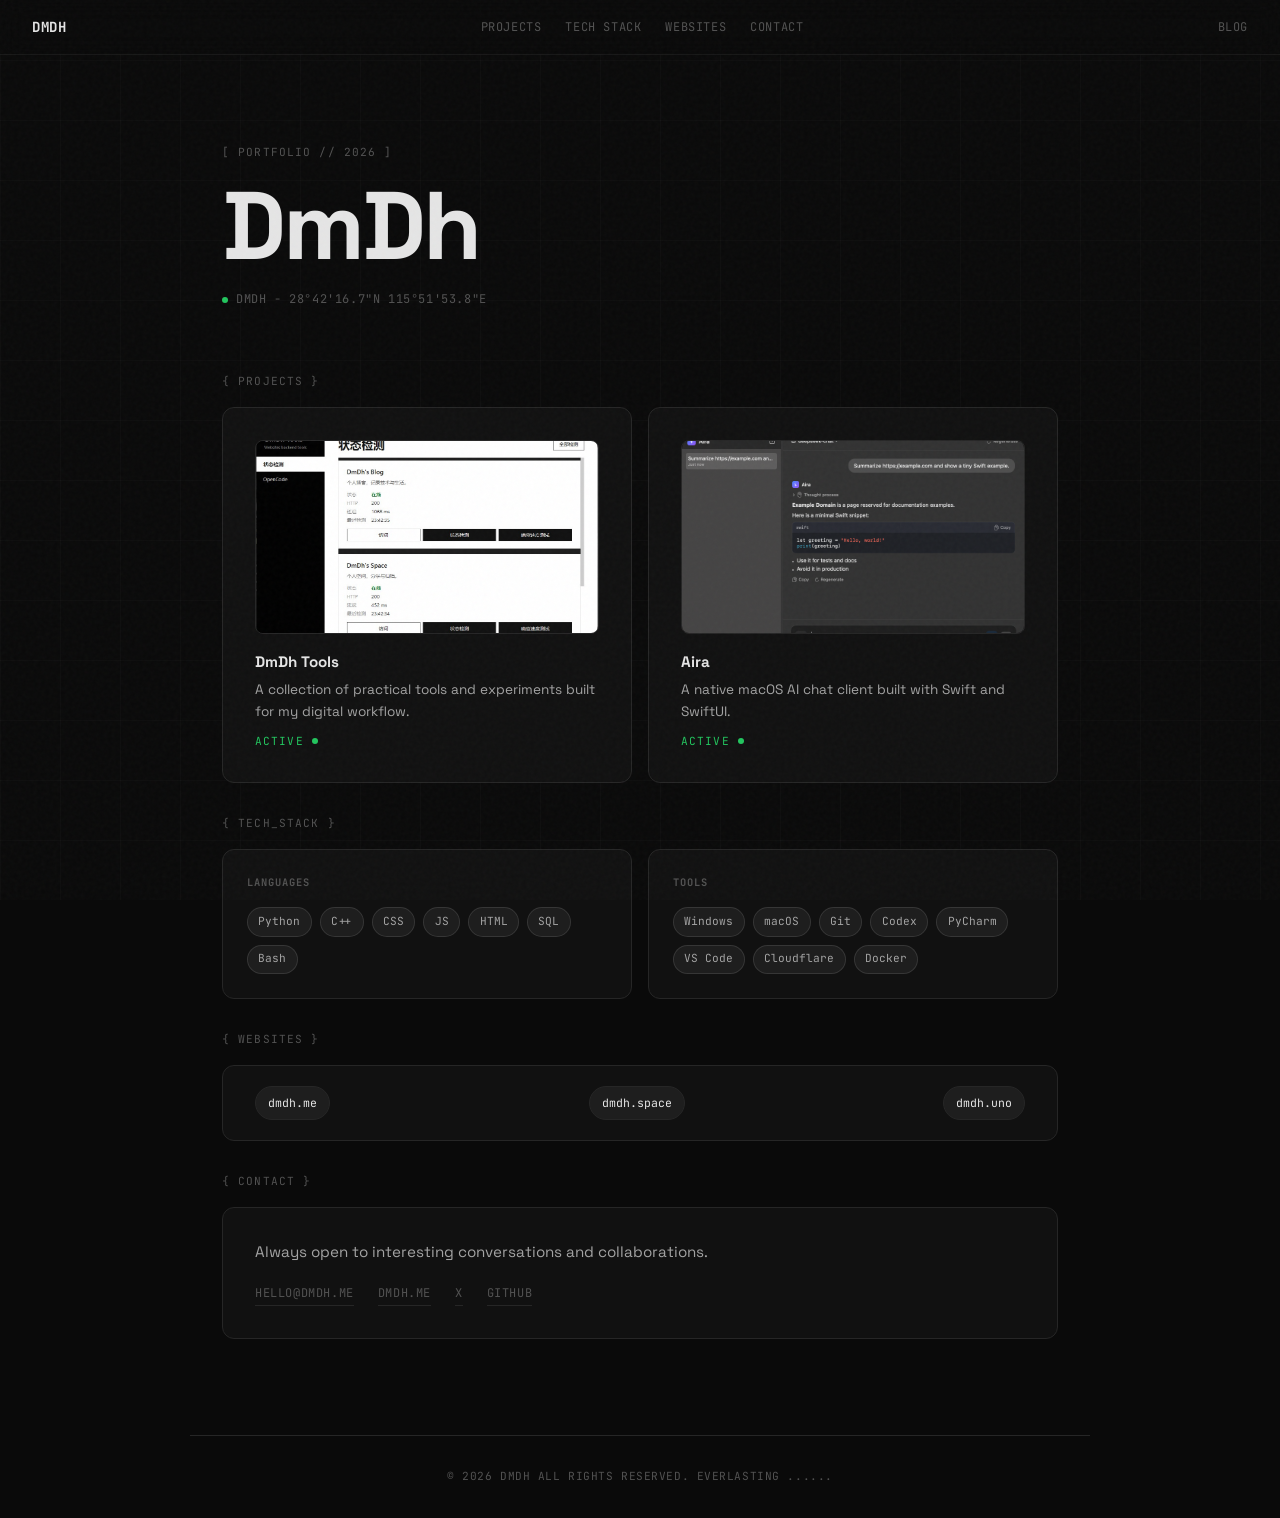
==== commit 38782048: "Add Aira project page" ====
--- a/index.html
+++ b/index.html
@@ -1,138 +1,140 @@
-<!DOCTYPE html>
-<html lang="en" translate="no" class="notranslate">
-<head>
-    <meta charset="UTF-8">
-    <meta name="viewport" content="width=device-width, initial-scale=1.0">
-    <meta name="google" content="notranslate">
-    <title>DmDh's Space</title>
-    <meta name="description" content="DmDh's personal space — projects, technology, experiments and digital creations.">
-
-    <!-- Open Graph -->
-    <meta property="og:type" content="website">
-    <meta property="og:title" content="DmDh's Space">
-    <meta property="og:description" content="DmDh's personal space — projects, technology, experiments and digital creations.">
-
-    <!-- Social -->
-    <meta property="twitter:card" content="summary_large_image">
-    <meta property="twitter:title" content="DmDh's Space">
-    <meta property="twitter:description" content="DmDh's personal space — projects, technology, experiments and digital creations.">
-
-    <link rel="icon" type="image/png" href="assets/img/favicon.png">
-    <link rel="preconnect" href="https://fonts.googleapis.com">
-    <link rel="preconnect" href="https://fonts.gstatic.com" crossorigin>
-    <link href="https://fonts.googleapis.com/css2?family=Space+Grotesk:wght@400;500;700&family=JetBrains+Mono:wght@300;400;500&display=swap" rel="stylesheet" crossorigin>
-    <link rel="preload" href="assets/css/styles.css" as="style">
-    <link rel="stylesheet" href="assets/css/styles.css">
-</head>
-<body translate="no">
-    <div class="noise-overlay"></div>
-
-    <div class="cursor-dot"></div>
-    <div class="cursor-ring"></div>
-
-    <nav>
-        <div class="nav-logo">DmDh</div>
-        <div class="nav-links">
-            <a href="#projects">Projects</a>
-            <a href="#techstack">Tech Stack</a>
-            <a href="#websites">Websites</a>
-            <a href="#contact">Contact</a>
-        </div>
-        <div class="nav-social">
-            <a href="https://dmdh.me" target="_blank" rel="noopener noreferrer">BLOG</a>
-        </div>
-    </nav>
-
-    <main>
-        <section class="hero">
-            <div class="annotation">[ PORTFOLIO // 2026 ]</div>
-            <h1 class="hero-name">
-                <span style="animation-delay: 0s">D</span><span style="animation-delay: 0.03s">m</span><span style="animation-delay: 0.06s">D</span><span style="animation-delay: 0.09s">h</span>
-            </h1>
-            <p class="hero-meta">
-                <span class="status-dot"></span>
-                DmDh - 28°42'16.7"N 115°51'53.8"E
-            </p>
-        </section>
-
-        <div class="annotation" id="projects">{ PROJECTS }</div>
-        <section class="projects-grid" translate="no">
-            <a class="card project-card" href="dmdh-tools.html">
-                <div class="project-media">
-                    <img src="assets/img/dmdh-tools.jpg" alt="DmDh Tools" loading="lazy">
-                </div>
-                <div class="project-body">
-                    <h3 class="project-title">DmDh Tools</h3>
-                    <p class="project-desc">A collection of practical tools and experiments built for my digital workflow.</p>
-                    <span class="project-status">ACTIVE <span class="status-dot"></span></span>
-                </div>
-            </a>
-            <div class="card project-card">
-                <div class="project-media project-media-placeholder"></div>
-                <div class="project-body">
-                    <h3 class="project-title">Coming soon</h3>
-                    <p class="project-desc">More projects are on the way.</p>
-                    <span class="project-status upcoming">UPCOMING <span class="status-dot blue"></span></span>
-                </div>
-            </div>
-        </section>
-
-        <section id="techstack" class="tech-stack">
-            <div class="annotation">{ TECH_STACK }</div>
-            <div class="stack-grid">
-                <div class="stack-card">
-                    <h3>LANGUAGES</h3>
-                    <div class="pills">
-                        <span class="pill">Python</span>
-                        <span class="pill">C++</span>
-                        <span class="pill">CSS</span>
-                        <span class="pill">JS</span>
-                        <span class="pill">HTML</span>
-                        <span class="pill">SQL</span>
-                        <span class="pill">Bash</span>
-                    </div>
-                </div>
-                <div class="stack-card">
-                    <h3>TOOLS</h3>
-                    <div class="pills">
-                        <span class="pill">Windows</span>
-                        <span class="pill">macOS</span>
-                        <span class="pill">Git</span>
-                        <span class="pill">Codex</span>
-                        <span class="pill">PyCharm</span>
-                        <span class="pill">VS Code</span>
-                        <span class="pill">Cloudflare</span>
-                        <span class="pill">Docker</span>
-                    </div>
-                </div>
-            </div>
-        </section>
-
-        <div class="annotation" id="websites">{ WEBSITES }</div>
-        <section class="card sites-card">
-            <div class="sites-list">
-                <a href="https://dmdh.me" target="_blank" rel="noopener noreferrer">dmdh.me</a>
-                <a href="https://dmdh.space" target="_blank" rel="noopener noreferrer">dmdh.space</a>
-                <a href="https://dmdh.uno" target="_blank" rel="noopener noreferrer">dmdh.uno</a>
-            </div>
-        </section>
-
-        <div class="annotation">{ CONTACT }</div>
-        <section id="contact" class="card">
-            <p class="contact-text">Always open to interesting conversations and collaborations.</p>
-            <div class="contact-links">
-                <a href="mailto:hello@dmdh.me">hello@dmdh.me</a>
-                <a href="https://dmdh.me" target="_blank" rel="noopener noreferrer">dmdh.me</a>
-                <a href="https://x.com/dmdh1145" target="_blank" rel="noopener noreferrer">X</a>
-                <a href="https://github.com/dmdh1145" target="_blank" rel="noopener noreferrer">GitHub</a>
-            </div>
-        </section>
-    </main>
-
-    <footer>
-        <span class="footer-copy">&copy; 2026 DmDh ALL RIGHTS RESERVED. EVERLASTING ......</span>
-    </footer>
-
-    <script src="assets/js/script.js"></script>
-</body>
-</html>
+<!DOCTYPE html>
+<html lang="en" translate="no" class="notranslate">
+<head>
+    <meta charset="UTF-8">
+    <meta name="viewport" content="width=device-width, initial-scale=1.0">
+    <meta name="google" content="notranslate">
+    <title>DmDh's Space</title>
+    <meta name="description" content="DmDh's personal space — projects, technology, experiments and digital creations.">
+
+    <!-- Open Graph -->
+    <meta property="og:type" content="website">
+    <meta property="og:title" content="DmDh's Space">
+    <meta property="og:description" content="DmDh's personal space — projects, technology, experiments and digital creations.">
+
+    <!-- Social -->
+    <meta property="twitter:card" content="summary_large_image">
+    <meta property="twitter:title" content="DmDh's Space">
+    <meta property="twitter:description" content="DmDh's personal space — projects, technology, experiments and digital creations.">
+
+    <link rel="icon" type="image/png" href="assets/img/favicon.png">
+    <link rel="preconnect" href="https://fonts.googleapis.com">
+    <link rel="preconnect" href="https://fonts.gstatic.com" crossorigin>
+    <link href="https://fonts.googleapis.com/css2?family=Space+Grotesk:wght@400;500;700&family=JetBrains+Mono:wght@300;400;500&display=swap" rel="stylesheet" crossorigin>
+    <link rel="preload" href="assets/css/styles.css" as="style">
+    <link rel="stylesheet" href="assets/css/styles.css">
+</head>
+<body translate="no">
+    <div class="noise-overlay"></div>
+
+    <div class="cursor-dot"></div>
+    <div class="cursor-ring"></div>
+
+    <nav>
+        <div class="nav-logo">DmDh</div>
+        <div class="nav-links">
+            <a href="#projects">Projects</a>
+            <a href="#techstack">Tech Stack</a>
+            <a href="#websites">Websites</a>
+            <a href="#contact">Contact</a>
+        </div>
+        <div class="nav-social">
+            <a href="https://dmdh.me" target="_blank" rel="noopener noreferrer">BLOG</a>
+        </div>
+    </nav>
+
+    <main>
+        <section class="hero">
+            <div class="annotation">[ PORTFOLIO // 2026 ]</div>
+            <h1 class="hero-name">
+                <span style="animation-delay: 0s">D</span><span style="animation-delay: 0.03s">m</span><span style="animation-delay: 0.06s">D</span><span style="animation-delay: 0.09s">h</span>
+            </h1>
+            <p class="hero-meta">
+                <span class="status-dot"></span>
+                DmDh - 28°42'16.7"N 115°51'53.8"E
+            </p>
+        </section>
+
+        <div class="annotation" id="projects">{ PROJECTS }</div>
+        <section class="projects-grid" translate="no">
+            <a class="card project-card" href="dmdh-tools.html">
+                <div class="project-media">
+                    <img src="assets/img/dmdh-tools.jpg" alt="DmDh Tools" loading="lazy">
+                </div>
+                <div class="project-body">
+                    <h3 class="project-title">DmDh Tools</h3>
+                    <p class="project-desc">A collection of practical tools and experiments built for my digital workflow.</p>
+                    <span class="project-status">ACTIVE <span class="status-dot"></span></span>
+                </div>
+            </a>
+            <a class="card project-card" href="aira.html">
+                <div class="project-media">
+                    <img src="assets/img/aira.png" alt="Aira" loading="lazy">
+                </div>
+                <div class="project-body">
+                    <h3 class="project-title">Aira</h3>
+                    <p class="project-desc">A native macOS AI chat client built with Swift and SwiftUI.</p>
+                    <span class="project-status">ACTIVE <span class="status-dot"></span></span>
+                </div>
+            </a>
+        </section>
+
+        <section id="techstack" class="tech-stack">
+            <div class="annotation">{ TECH_STACK }</div>
+            <div class="stack-grid">
+                <div class="stack-card">
+                    <h3>LANGUAGES</h3>
+                    <div class="pills">
+                        <span class="pill">Python</span>
+                        <span class="pill">C++</span>
+                        <span class="pill">CSS</span>
+                        <span class="pill">JS</span>
+                        <span class="pill">HTML</span>
+                        <span class="pill">SQL</span>
+                        <span class="pill">Bash</span>
+                    </div>
+                </div>
+                <div class="stack-card">
+                    <h3>TOOLS</h3>
+                    <div class="pills">
+                        <span class="pill">Windows</span>
+                        <span class="pill">macOS</span>
+                        <span class="pill">Git</span>
+                        <span class="pill">Codex</span>
+                        <span class="pill">PyCharm</span>
+                        <span class="pill">VS Code</span>
+                        <span class="pill">Cloudflare</span>
+                        <span class="pill">Docker</span>
+                    </div>
+                </div>
+            </div>
+        </section>
+
+        <div class="annotation" id="websites">{ WEBSITES }</div>
+        <section class="card sites-card">
+            <div class="sites-list">
+                <a href="https://dmdh.me" target="_blank" rel="noopener noreferrer">dmdh.me</a>
+                <a href="https://dmdh.space" target="_blank" rel="noopener noreferrer">dmdh.space</a>
+                <a href="https://dmdh.uno" target="_blank" rel="noopener noreferrer">dmdh.uno</a>
+            </div>
+        </section>
+
+        <div class="annotation">{ CONTACT }</div>
+        <section id="contact" class="card">
+            <p class="contact-text">Always open to interesting conversations and collaborations.</p>
+            <div class="contact-links">
+                <a href="mailto:hello@dmdh.me">hello@dmdh.me</a>
+                <a href="https://dmdh.me" target="_blank" rel="noopener noreferrer">dmdh.me</a>
+                <a href="https://x.com/dmdh1145" target="_blank" rel="noopener noreferrer">X</a>
+                <a href="https://github.com/dmdh1145" target="_blank" rel="noopener noreferrer">GitHub</a>
+            </div>
+        </section>
+    </main>
+
+    <footer>
+        <span class="footer-copy">&copy; 2026 DmDh ALL RIGHTS RESERVED. EVERLASTING ......</span>
+    </footer>
+
+    <script src="assets/js/script.js"></script>
+</body>
+</html>
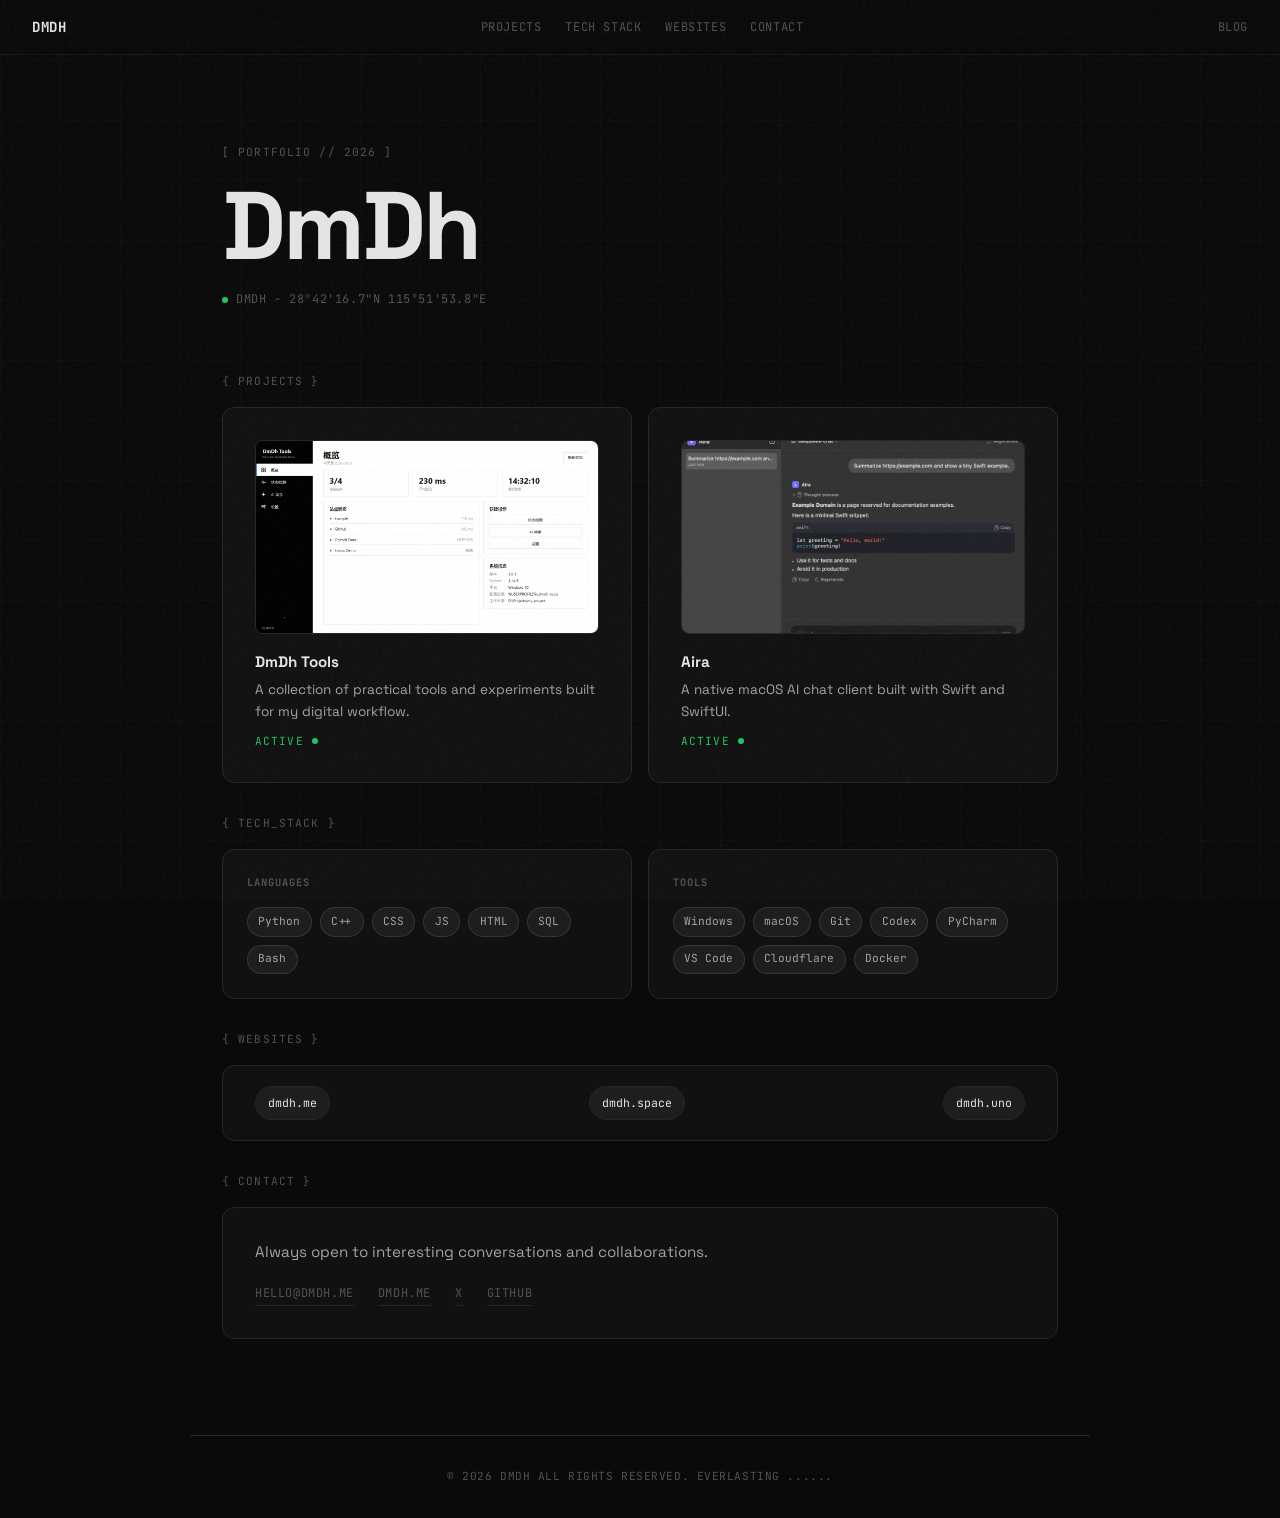
==== commit 83122fbe: "auto update" ====
--- a/index.html
+++ b/index.html
@@ -59,7 +59,7 @@
         <section class="projects-grid" translate="no">
             <a class="card project-card" href="dmdh-tools.html">
                 <div class="project-media">
-                    <img src="assets/img/dmdh-tools.jpg" alt="DmDh Tools" loading="lazy">
+                    <img src="assets/img/dmdh-tools.png" alt="DmDh Tools" loading="lazy">
                 </div>
                 <div class="project-body">
                     <h3 class="project-title">DmDh Tools</h3>
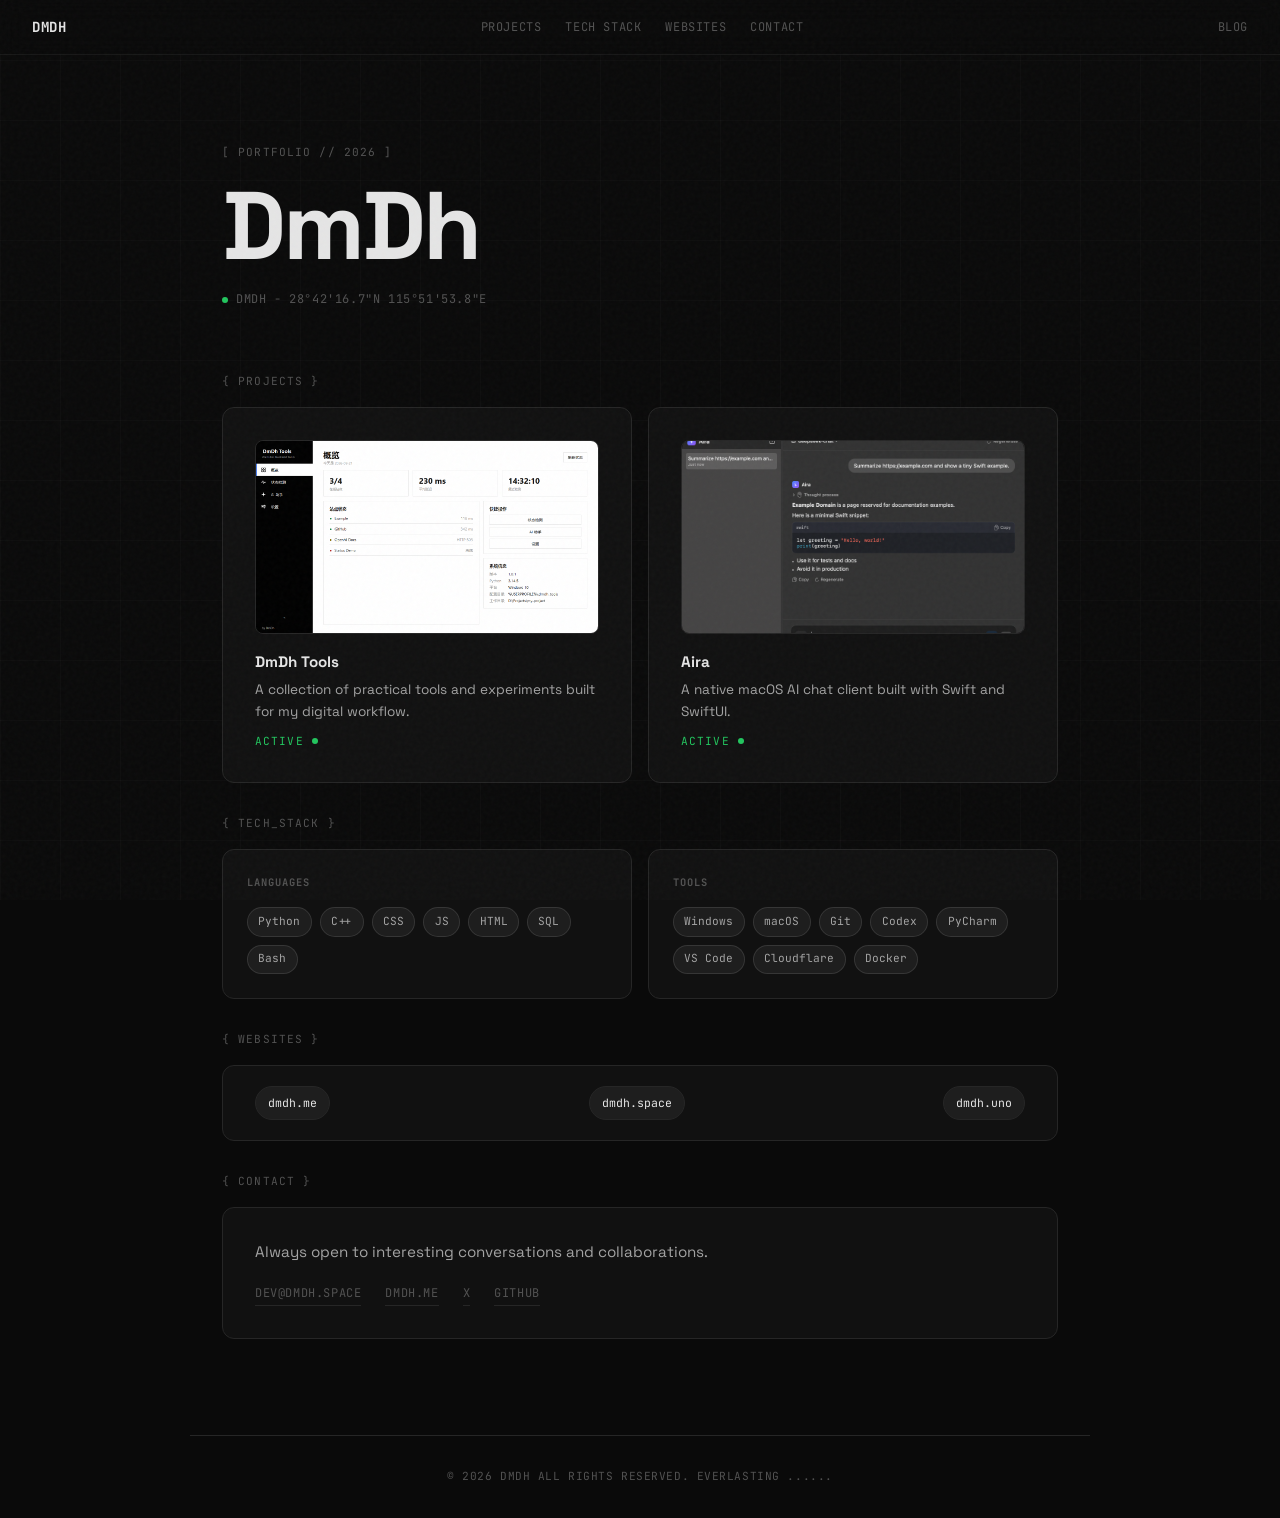
==== commit 14a755ad: "auto update" ====
--- a/index.html
+++ b/index.html
@@ -123,7 +123,7 @@
         <section id="contact" class="card">
             <p class="contact-text">Always open to interesting conversations and collaborations.</p>
             <div class="contact-links">
-                <a href="mailto:hello@dmdh.me">hello@dmdh.me</a>
+                <a href="mailto:dev@dmdh.space">dev@dmdh.space</a>
                 <a href="https://dmdh.me" target="_blank" rel="noopener noreferrer">dmdh.me</a>
                 <a href="https://x.com/dmdh1145" target="_blank" rel="noopener noreferrer">X</a>
                 <a href="https://github.com/dmdh1145" target="_blank" rel="noopener noreferrer">GitHub</a>
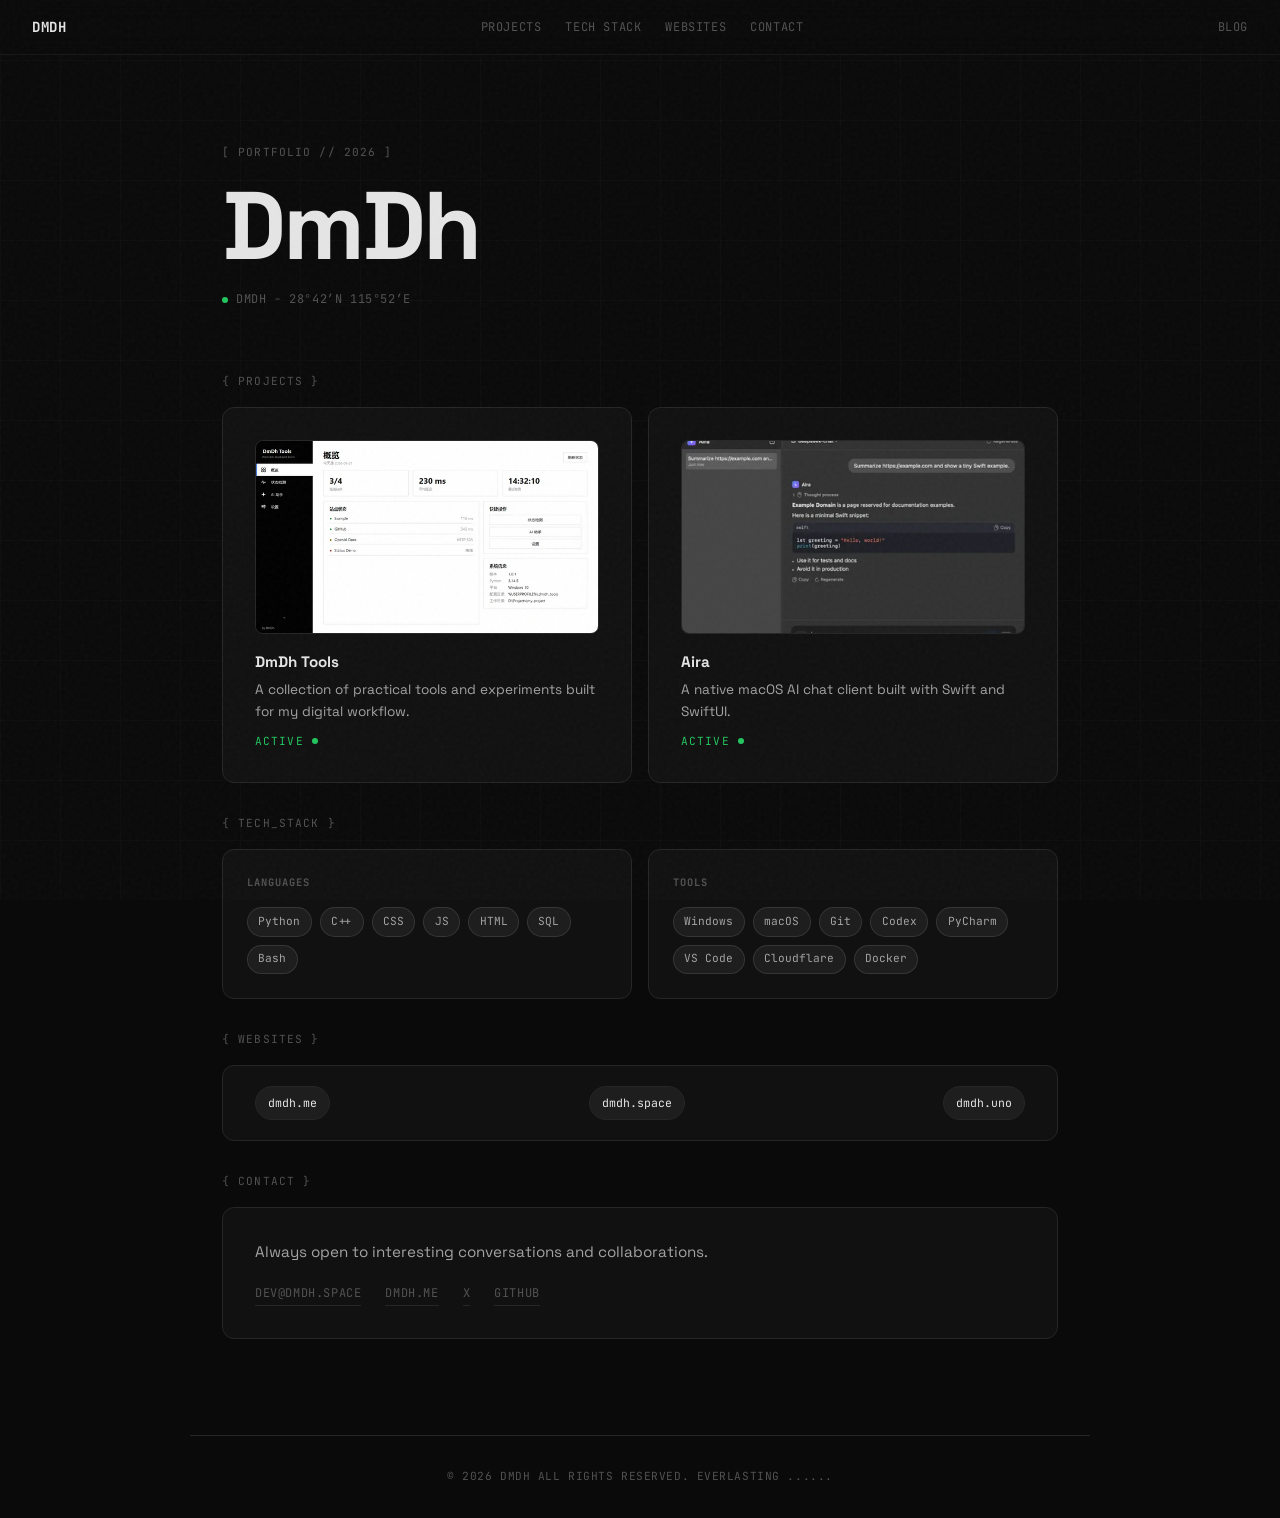
==== commit 288f116a: "auto update" ====
--- a/index.html
+++ b/index.html
@@ -1,37 +1,52 @@
 <!DOCTYPE html>
-<html lang="en" translate="no" class="notranslate">
+<html lang="en" translate="no">
 <head>
     <meta charset="UTF-8">
     <meta name="viewport" content="width=device-width, initial-scale=1.0">
-    <meta name="google" content="notranslate">
+    <script>document.documentElement.classList.add('js');</script>
     <title>DmDh's Space</title>
     <meta name="description" content="DmDh's personal space — projects, technology, experiments and digital creations.">
+    <meta name="theme-color" content="#0a0a0a">
+    <link rel="canonical" href="https://dmdh.space/">
+
+    <link rel="icon" type="image/png" sizes="32x32" href="assets/img/favicon-32.png">
+    <link rel="icon" type="image/png" sizes="16x16" href="assets/img/favicon-16.png">
+    <link rel="apple-touch-icon" sizes="180x180" href="assets/img/apple-touch-icon.png">
+    <link rel="manifest" href="site.webmanifest">
+
+    <link rel="preload" href="assets/fonts/space-grotesk.woff2" as="font" type="font/woff2" crossorigin>
+    <link rel="preload" href="assets/fonts/jetbrains-mono.woff2" as="font" type="font/woff2" crossorigin>
 
     <!-- Open Graph -->
     <meta property="og:type" content="website">
+    <meta property="og:site_name" content="DmDh's Space">
+    <meta property="og:url" content="https://dmdh.space/">
     <meta property="og:title" content="DmDh's Space">
     <meta property="og:description" content="DmDh's personal space — projects, technology, experiments and digital creations.">
+    <meta property="og:image" content="https://dmdh.space/assets/img/og-image.jpg">
+    <meta property="og:image:width" content="1200">
+    <meta property="og:image:height" content="630">
+    <meta property="og:image:alt" content="DmDh's Space">
 
     <!-- Social -->
     <meta property="twitter:card" content="summary_large_image">
     <meta property="twitter:title" content="DmDh's Space">
     <meta property="twitter:description" content="DmDh's personal space — projects, technology, experiments and digital creations.">
+    <meta property="twitter:image" content="https://dmdh.space/assets/img/og-image.jpg">
 
-    <link rel="icon" type="image/png" href="assets/img/favicon.png">
-    <link rel="preconnect" href="https://fonts.googleapis.com">
-    <link rel="preconnect" href="https://fonts.gstatic.com" crossorigin>
-    <link href="https://fonts.googleapis.com/css2?family=Space+Grotesk:wght@400;500;700&family=JetBrains+Mono:wght@300;400;500&display=swap" rel="stylesheet" crossorigin>
     <link rel="preload" href="assets/css/styles.css" as="style">
     <link rel="stylesheet" href="assets/css/styles.css">
 </head>
-<body translate="no">
-    <div class="noise-overlay"></div>
+<body id="top">
+    <a class="skip-link" href="#main">Skip to content</a>
 
-    <div class="cursor-dot"></div>
-    <div class="cursor-ring"></div>
+    <div class="noise-overlay" aria-hidden="true"></div>
 
-    <nav>
-        <div class="nav-logo">DmDh</div>
+    <div class="cursor-dot" aria-hidden="true"></div>
+    <div class="cursor-ring" aria-hidden="true"></div>
+
+    <nav aria-label="Main">
+        <a class="nav-logo" href="#top">DmDh</a>
         <div class="nav-links">
             <a href="#projects">Projects</a>
             <a href="#techstack">Tech Stack</a>
@@ -43,44 +58,52 @@
         </div>
     </nav>
 
-    <main>
+    <main id="main">
         <section class="hero">
-            <div class="annotation">[ PORTFOLIO // 2026 ]</div>
+            <p class="annotation">[ PORTFOLIO // 2026 ]</p>
             <h1 class="hero-name">
-                <span style="animation-delay: 0s">D</span><span style="animation-delay: 0.03s">m</span><span style="animation-delay: 0.06s">D</span><span style="animation-delay: 0.09s">h</span>
+                <span>D</span><span>m</span><span>D</span><span>h</span>
             </h1>
             <p class="hero-meta">
                 <span class="status-dot"></span>
-                DmDh - 28°42'16.7"N 115°51'53.8"E
+                DmDh - 28°42′N 115°52′E
             </p>
         </section>
 
-        <div class="annotation" id="projects">{ PROJECTS }</div>
-        <section class="projects-grid" translate="no">
-            <a class="card project-card" href="dmdh-tools.html">
-                <div class="project-media">
-                    <img src="assets/img/dmdh-tools.png" alt="DmDh Tools" loading="lazy">
-                </div>
-                <div class="project-body">
-                    <h3 class="project-title">DmDh Tools</h3>
-                    <p class="project-desc">A collection of practical tools and experiments built for my digital workflow.</p>
-                    <span class="project-status">ACTIVE <span class="status-dot"></span></span>
-                </div>
-            </a>
-            <a class="card project-card" href="aira.html">
-                <div class="project-media">
-                    <img src="assets/img/aira.png" alt="Aira" loading="lazy">
-                </div>
-                <div class="project-body">
-                    <h3 class="project-title">Aira</h3>
-                    <p class="project-desc">A native macOS AI chat client built with Swift and SwiftUI.</p>
-                    <span class="project-status">ACTIVE <span class="status-dot"></span></span>
-                </div>
-            </a>
+        <section id="projects">
+            <h2 class="annotation">{ PROJECTS }</h2>
+            <div class="projects-grid">
+                <a class="card project-card" href="dmdh-tools.html">
+                    <div class="project-media">
+                        <img src="assets/img/dmdh-tools-640.webp"
+                             srcset="assets/img/dmdh-tools-640.webp 640w, assets/img/dmdh-tools-1280.webp 1280w"
+                             sizes="(max-width: 640px) calc(100vw - 2.5rem), 410px"
+                             width="1280" height="720" alt="DmDh Tools" loading="lazy" decoding="async">
+                    </div>
+                    <div class="project-body">
+                        <h3 class="project-title">DmDh Tools</h3>
+                        <p class="project-desc">A collection of practical tools and experiments built for my digital workflow.</p>
+                        <span class="project-status">ACTIVE <span class="status-dot"></span></span>
+                    </div>
+                </a>
+                <a class="card project-card" href="aira.html">
+                    <div class="project-media">
+                        <img src="assets/img/aira-900.webp"
+                             srcset="assets/img/aira-450.webp 450w, assets/img/aira-900.webp 900w"
+                             sizes="(max-width: 640px) calc(100vw - 2.5rem), 410px"
+                             width="900" height="608" alt="Aira" loading="lazy" decoding="async">
+                    </div>
+                    <div class="project-body">
+                        <h3 class="project-title">Aira</h3>
+                        <p class="project-desc">A native macOS AI chat client built with Swift and SwiftUI.</p>
+                        <span class="project-status">ACTIVE <span class="status-dot"></span></span>
+                    </div>
+                </a>
+            </div>
         </section>
 
         <section id="techstack" class="tech-stack">
-            <div class="annotation">{ TECH_STACK }</div>
+            <h2 class="annotation">{ TECH_STACK }</h2>
             <div class="stack-grid">
                 <div class="stack-card">
                     <h3>LANGUAGES</h3>
@@ -110,23 +133,27 @@
             </div>
         </section>
 
-        <div class="annotation" id="websites">{ WEBSITES }</div>
-        <section class="card sites-card">
-            <div class="sites-list">
-                <a href="https://dmdh.me" target="_blank" rel="noopener noreferrer">dmdh.me</a>
-                <a href="https://dmdh.space" target="_blank" rel="noopener noreferrer">dmdh.space</a>
-                <a href="https://dmdh.uno" target="_blank" rel="noopener noreferrer">dmdh.uno</a>
+        <section id="websites">
+            <h2 class="annotation">{ WEBSITES }</h2>
+            <div class="card sites-card">
+                <div class="sites-list">
+                    <a href="https://dmdh.me" target="_blank" rel="noopener noreferrer">dmdh.me</a>
+                    <a href="https://dmdh.space" target="_blank" rel="noopener noreferrer">dmdh.space</a>
+                    <a href="https://dmdh.uno" target="_blank" rel="noopener noreferrer">dmdh.uno</a>
+                </div>
             </div>
         </section>
 
-        <div class="annotation">{ CONTACT }</div>
-        <section id="contact" class="card">
-            <p class="contact-text">Always open to interesting conversations and collaborations.</p>
-            <div class="contact-links">
-                <a href="mailto:dev@dmdh.space">dev@dmdh.space</a>
-                <a href="https://dmdh.me" target="_blank" rel="noopener noreferrer">dmdh.me</a>
-                <a href="https://x.com/dmdh1145" target="_blank" rel="noopener noreferrer">X</a>
-                <a href="https://github.com/dmdh1145" target="_blank" rel="noopener noreferrer">GitHub</a>
+        <section id="contact">
+            <h2 class="annotation">{ CONTACT }</h2>
+            <div class="card">
+                <p class="contact-text">Always open to interesting conversations and collaborations.</p>
+                <div class="contact-links">
+                    <a href="mailto:dev@dmdh.space">dev@dmdh.space</a>
+                    <a href="https://dmdh.me" target="_blank" rel="noopener noreferrer">dmdh.me</a>
+                    <a href="https://x.com/dmdh1145" target="_blank" rel="noopener noreferrer">X</a>
+                    <a href="https://github.com/dmdh1145" target="_blank" rel="noopener noreferrer">GitHub</a>
+                </div>
             </div>
         </section>
     </main>
--- a/assets/css/styles.css
+++ b/assets/css/styles.css
@@ -8,21 +8,33 @@
     box-sizing: border-box;
 }
 
+@font-face {
+    font-family: 'Space Grotesk';
+    font-style: normal;
+    font-weight: 400 700;
+    font-display: swap;
+    src: url('../fonts/space-grotesk.woff2') format('woff2');
+}
+
+@font-face {
+    font-family: 'JetBrains Mono';
+    font-style: normal;
+    font-weight: 400 700;
+    font-display: swap;
+    src: url('../fonts/jetbrains-mono.woff2') format('woff2');
+}
+
 :root {
+    color-scheme: dark;
     --bg: #0a0a0a;
     --bg-card: #111111;
-    --bg-card-hover: #161616;
     --text: #e5e5e5;
     --text-secondary: #a3a3a3;
     --text-muted: #525252;
     --border: #262626;
-    --accent: #e5e5e5;
-    --accent-dim: rgba(229, 229, 229, 0.05);
-    --tag-bg: rgba(229, 229, 229, 0.08);
     --pill-bg: rgba(229, 229, 229, 0.06);
     --pill-border: rgba(229, 229, 229, 0.12);
     --green: #22c55e;
-    --blue: #3b82f6;
 }
 
 html {
@@ -77,6 +89,28 @@
 /* Navigation */
 /* ==================== */
 
+.skip-link {
+    position: fixed;
+    top: 0.75rem;
+    left: 0.75rem;
+    z-index: 200;
+    padding: 0.6rem 0.9rem;
+    font-family: 'JetBrains Mono', monospace;
+    font-size: 0.7rem;
+    text-transform: uppercase;
+    letter-spacing: 0.05em;
+    color: var(--bg);
+    background: var(--text);
+    border-radius: 6px;
+    text-decoration: none;
+    transform: translateY(-200%);
+    transition: transform 0.2s;
+}
+
+.skip-link:focus-visible {
+    transform: translateY(0);
+}
+
 nav {
     position: fixed;
     top: 0;
@@ -89,11 +123,15 @@
     padding: 1rem 2rem;
     background: rgba(10, 10, 10, 0.8);
     backdrop-filter: blur(12px);
-    border-bottom: 1px solid var(--border);
+    border-bottom: 1px solid rgba(38, 38, 38, 0.5);
     font-family: 'JetBrains Mono', monospace;
     font-size: 0.75rem;
     text-transform: uppercase;
     letter-spacing: 0.05em;
+}
+
+nav.scrolled {
+    border-bottom-color: var(--border);
 }
 
 .nav-logo {
@@ -136,10 +174,18 @@
 .annotation {
     font-family: 'JetBrains Mono', monospace;
     font-size: 0.7rem;
+    font-weight: 400;
     color: var(--text-muted);
     letter-spacing: 0.1em;
     text-transform: uppercase;
     margin-bottom: 1rem;
+}
+
+#projects,
+#techstack,
+#websites,
+#contact {
+    scroll-margin-top: 5rem;
 }
 
 /* ==================== */
@@ -163,14 +209,14 @@
 .hero-name span {
     display: inline-block;
     animation: fadeInChar 0.5s ease forwards;
+    animation-delay: 0s;
     opacity: 0;
     transform: translateY(20px);
 }
 
-.hero-space {
-    width: 0.3em;
-    display: inline-block;
-}
+.hero-name span:nth-child(2) { animation-delay: 0.03s; }
+.hero-name span:nth-child(3) { animation-delay: 0.06s; }
+.hero-name span:nth-child(4) { animation-delay: 0.09s; }
 
 @keyframes fadeInChar {
     to {
@@ -250,7 +296,7 @@
     border: 1px solid var(--border);
     border-radius: 18px;
     background: var(--pill-bg);
-    transition: all 0.2s;
+    transition: background-color 0.2s, border-color 0.2s;
 }
 
 .sites-list a:hover {
@@ -294,7 +340,7 @@
     border: 1px solid var(--pill-border);
     padding: 0.3rem 0.65rem;
     border-radius: 20px;
-    transition: all 0.2s;
+    transition: background-color 0.2s, border-color 0.2s, color 0.2s;
 }
 
 .pill:hover {
@@ -347,10 +393,6 @@
     transform: scale(1.05);
 }
 
-.project-media-placeholder {
-    background: var(--pill-bg);
-}
-
 .project-title {
     font-size: 0.95rem;
     font-weight: 700;
@@ -389,14 +431,6 @@
 .project-body .project-status {
     margin-top: auto;
     padding-top: 0.6rem;
-}
-
-.project-status.upcoming {
-    color: var(--blue);
-}
-
-.status-dot.blue {
-    background: var(--blue);
 }
 
 /* ==================== */
@@ -507,7 +541,7 @@
     letter-spacing: 0.05em;
     border-bottom: 1px solid var(--border);
     padding-bottom: 2px;
-    transition: all 0.2s;
+    transition: color 0.2s, border-color 0.2s;
 }
 
 .contact-links a:hover {
@@ -543,14 +577,6 @@
 /* ==================== */
 /* Custom Cursor */
 /* ==================== */
-
-body {
-    cursor: none;
-}
-
-a, button {
-    cursor: none;
-}
 
 .cursor-dot,
 .cursor-ring {
@@ -577,6 +603,12 @@
 }
 
 @media (hover: hover) and (pointer: fine) {
+    body,
+    a,
+    button {
+        cursor: none;
+    }
+
     .cursor-dot,
     .cursor-ring {
         display: block;
@@ -587,9 +619,14 @@
 /* Animations */
 /* ==================== */
 
-.card, .stack-card, .tech-stack {
+html.js .card,
+html.js .stack-card {
     opacity: 0;
     transform: translateY(20px);
+}
+
+html.js .card.is-visible,
+html.js .stack-card.is-visible {
     animation: fadeInUp 0.6s ease forwards;
 }
 
@@ -600,12 +637,6 @@
     }
 }
 
-.card:nth-child(2) { animation-delay: 0.1s; }
-.card:nth-child(3) { animation-delay: 0.2s; }
-.card:nth-child(4) { animation-delay: 0.3s; }
-.card:nth-child(5) { animation-delay: 0.4s; }
-.tech-stack { animation-delay: 0.5s; }
-
 /* ==================== */
 /* Responsive - Tablet */
 /* ==================== */
@@ -652,12 +683,31 @@
 }
 
 @media (max-width: 480px) {
+    nav {
+        flex-wrap: wrap;
+        justify-content: center;
+        gap: 0.35rem 1rem;
+    }
+
+    .nav-logo {
+        width: 100%;
+        text-align: center;
+    }
+
     .nav-links {
-        display: none;
+        gap: 1rem;
+        font-size: 0.68rem;
     }
 
     main {
-        padding: 5rem 1rem 2rem;
+        padding: 6.5rem 1rem 2rem;
+    }
+
+    #projects,
+    #techstack,
+    #websites,
+    #contact {
+        scroll-margin-top: 6.5rem;
     }
 
     .hero-name {
@@ -674,6 +724,10 @@
 /* ==================== */
 
 @media (prefers-reduced-motion: reduce) {
+    html {
+        scroll-behavior: auto;
+    }
+
     *, *::before, *::after {
         animation-duration: 0.01ms !important;
         animation-iteration-count: 1 !important;
--- a/assets/css/styles.css
+++ b/assets/css/styles.css
@@ -8,21 +8,33 @@
     box-sizing: border-box;
 }
 
+@font-face {
+    font-family: 'Space Grotesk';
+    font-style: normal;
+    font-weight: 400 700;
+    font-display: swap;
+    src: url('../fonts/space-grotesk.woff2') format('woff2');
+}
+
+@font-face {
+    font-family: 'JetBrains Mono';
+    font-style: normal;
+    font-weight: 400 700;
+    font-display: swap;
+    src: url('../fonts/jetbrains-mono.woff2') format('woff2');
+}
+
 :root {
+    color-scheme: dark;
     --bg: #0a0a0a;
     --bg-card: #111111;
-    --bg-card-hover: #161616;
     --text: #e5e5e5;
     --text-secondary: #a3a3a3;
     --text-muted: #525252;
     --border: #262626;
-    --accent: #e5e5e5;
-    --accent-dim: rgba(229, 229, 229, 0.05);
-    --tag-bg: rgba(229, 229, 229, 0.08);
     --pill-bg: rgba(229, 229, 229, 0.06);
     --pill-border: rgba(229, 229, 229, 0.12);
     --green: #22c55e;
-    --blue: #3b82f6;
 }
 
 html {
@@ -77,6 +89,28 @@
 /* Navigation */
 /* ==================== */
 
+.skip-link {
+    position: fixed;
+    top: 0.75rem;
+    left: 0.75rem;
+    z-index: 200;
+    padding: 0.6rem 0.9rem;
+    font-family: 'JetBrains Mono', monospace;
+    font-size: 0.7rem;
+    text-transform: uppercase;
+    letter-spacing: 0.05em;
+    color: var(--bg);
+    background: var(--text);
+    border-radius: 6px;
+    text-decoration: none;
+    transform: translateY(-200%);
+    transition: transform 0.2s;
+}
+
+.skip-link:focus-visible {
+    transform: translateY(0);
+}
+
 nav {
     position: fixed;
     top: 0;
@@ -89,11 +123,15 @@
     padding: 1rem 2rem;
     background: rgba(10, 10, 10, 0.8);
     backdrop-filter: blur(12px);
-    border-bottom: 1px solid var(--border);
+    border-bottom: 1px solid rgba(38, 38, 38, 0.5);
     font-family: 'JetBrains Mono', monospace;
     font-size: 0.75rem;
     text-transform: uppercase;
     letter-spacing: 0.05em;
+}
+
+nav.scrolled {
+    border-bottom-color: var(--border);
 }
 
 .nav-logo {
@@ -136,10 +174,18 @@
 .annotation {
     font-family: 'JetBrains Mono', monospace;
     font-size: 0.7rem;
+    font-weight: 400;
     color: var(--text-muted);
     letter-spacing: 0.1em;
     text-transform: uppercase;
     margin-bottom: 1rem;
+}
+
+#projects,
+#techstack,
+#websites,
+#contact {
+    scroll-margin-top: 5rem;
 }
 
 /* ==================== */
@@ -163,14 +209,14 @@
 .hero-name span {
     display: inline-block;
     animation: fadeInChar 0.5s ease forwards;
+    animation-delay: 0s;
     opacity: 0;
     transform: translateY(20px);
 }
 
-.hero-space {
-    width: 0.3em;
-    display: inline-block;
-}
+.hero-name span:nth-child(2) { animation-delay: 0.03s; }
+.hero-name span:nth-child(3) { animation-delay: 0.06s; }
+.hero-name span:nth-child(4) { animation-delay: 0.09s; }
 
 @keyframes fadeInChar {
     to {
@@ -250,7 +296,7 @@
     border: 1px solid var(--border);
     border-radius: 18px;
     background: var(--pill-bg);
-    transition: all 0.2s;
+    transition: background-color 0.2s, border-color 0.2s;
 }
 
 .sites-list a:hover {
@@ -294,7 +340,7 @@
     border: 1px solid var(--pill-border);
     padding: 0.3rem 0.65rem;
     border-radius: 20px;
-    transition: all 0.2s;
+    transition: background-color 0.2s, border-color 0.2s, color 0.2s;
 }
 
 .pill:hover {
@@ -347,10 +393,6 @@
     transform: scale(1.05);
 }
 
-.project-media-placeholder {
-    background: var(--pill-bg);
-}
-
 .project-title {
     font-size: 0.95rem;
     font-weight: 700;
@@ -389,14 +431,6 @@
 .project-body .project-status {
     margin-top: auto;
     padding-top: 0.6rem;
-}
-
-.project-status.upcoming {
-    color: var(--blue);
-}
-
-.status-dot.blue {
-    background: var(--blue);
 }
 
 /* ==================== */
@@ -507,7 +541,7 @@
     letter-spacing: 0.05em;
     border-bottom: 1px solid var(--border);
     padding-bottom: 2px;
-    transition: all 0.2s;
+    transition: color 0.2s, border-color 0.2s;
 }
 
 .contact-links a:hover {
@@ -543,14 +577,6 @@
 /* ==================== */
 /* Custom Cursor */
 /* ==================== */
-
-body {
-    cursor: none;
-}
-
-a, button {
-    cursor: none;
-}
 
 .cursor-dot,
 .cursor-ring {
@@ -577,6 +603,12 @@
 }
 
 @media (hover: hover) and (pointer: fine) {
+    body,
+    a,
+    button {
+        cursor: none;
+    }
+
     .cursor-dot,
     .cursor-ring {
         display: block;
@@ -587,9 +619,14 @@
 /* Animations */
 /* ==================== */
 
-.card, .stack-card, .tech-stack {
+html.js .card,
+html.js .stack-card {
     opacity: 0;
     transform: translateY(20px);
+}
+
+html.js .card.is-visible,
+html.js .stack-card.is-visible {
     animation: fadeInUp 0.6s ease forwards;
 }
 
@@ -600,12 +637,6 @@
     }
 }
 
-.card:nth-child(2) { animation-delay: 0.1s; }
-.card:nth-child(3) { animation-delay: 0.2s; }
-.card:nth-child(4) { animation-delay: 0.3s; }
-.card:nth-child(5) { animation-delay: 0.4s; }
-.tech-stack { animation-delay: 0.5s; }
-
 /* ==================== */
 /* Responsive - Tablet */
 /* ==================== */
@@ -652,12 +683,31 @@
 }
 
 @media (max-width: 480px) {
+    nav {
+        flex-wrap: wrap;
+        justify-content: center;
+        gap: 0.35rem 1rem;
+    }
+
+    .nav-logo {
+        width: 100%;
+        text-align: center;
+    }
+
     .nav-links {
-        display: none;
+        gap: 1rem;
+        font-size: 0.68rem;
     }
 
     main {
-        padding: 5rem 1rem 2rem;
+        padding: 6.5rem 1rem 2rem;
+    }
+
+    #projects,
+    #techstack,
+    #websites,
+    #contact {
+        scroll-margin-top: 6.5rem;
     }
 
     .hero-name {
@@ -674,6 +724,10 @@
 /* ==================== */
 
 @media (prefers-reduced-motion: reduce) {
+    html {
+        scroll-behavior: auto;
+    }
+
     *, *::before, *::after {
         animation-duration: 0.01ms !important;
         animation-iteration-count: 1 !important;
